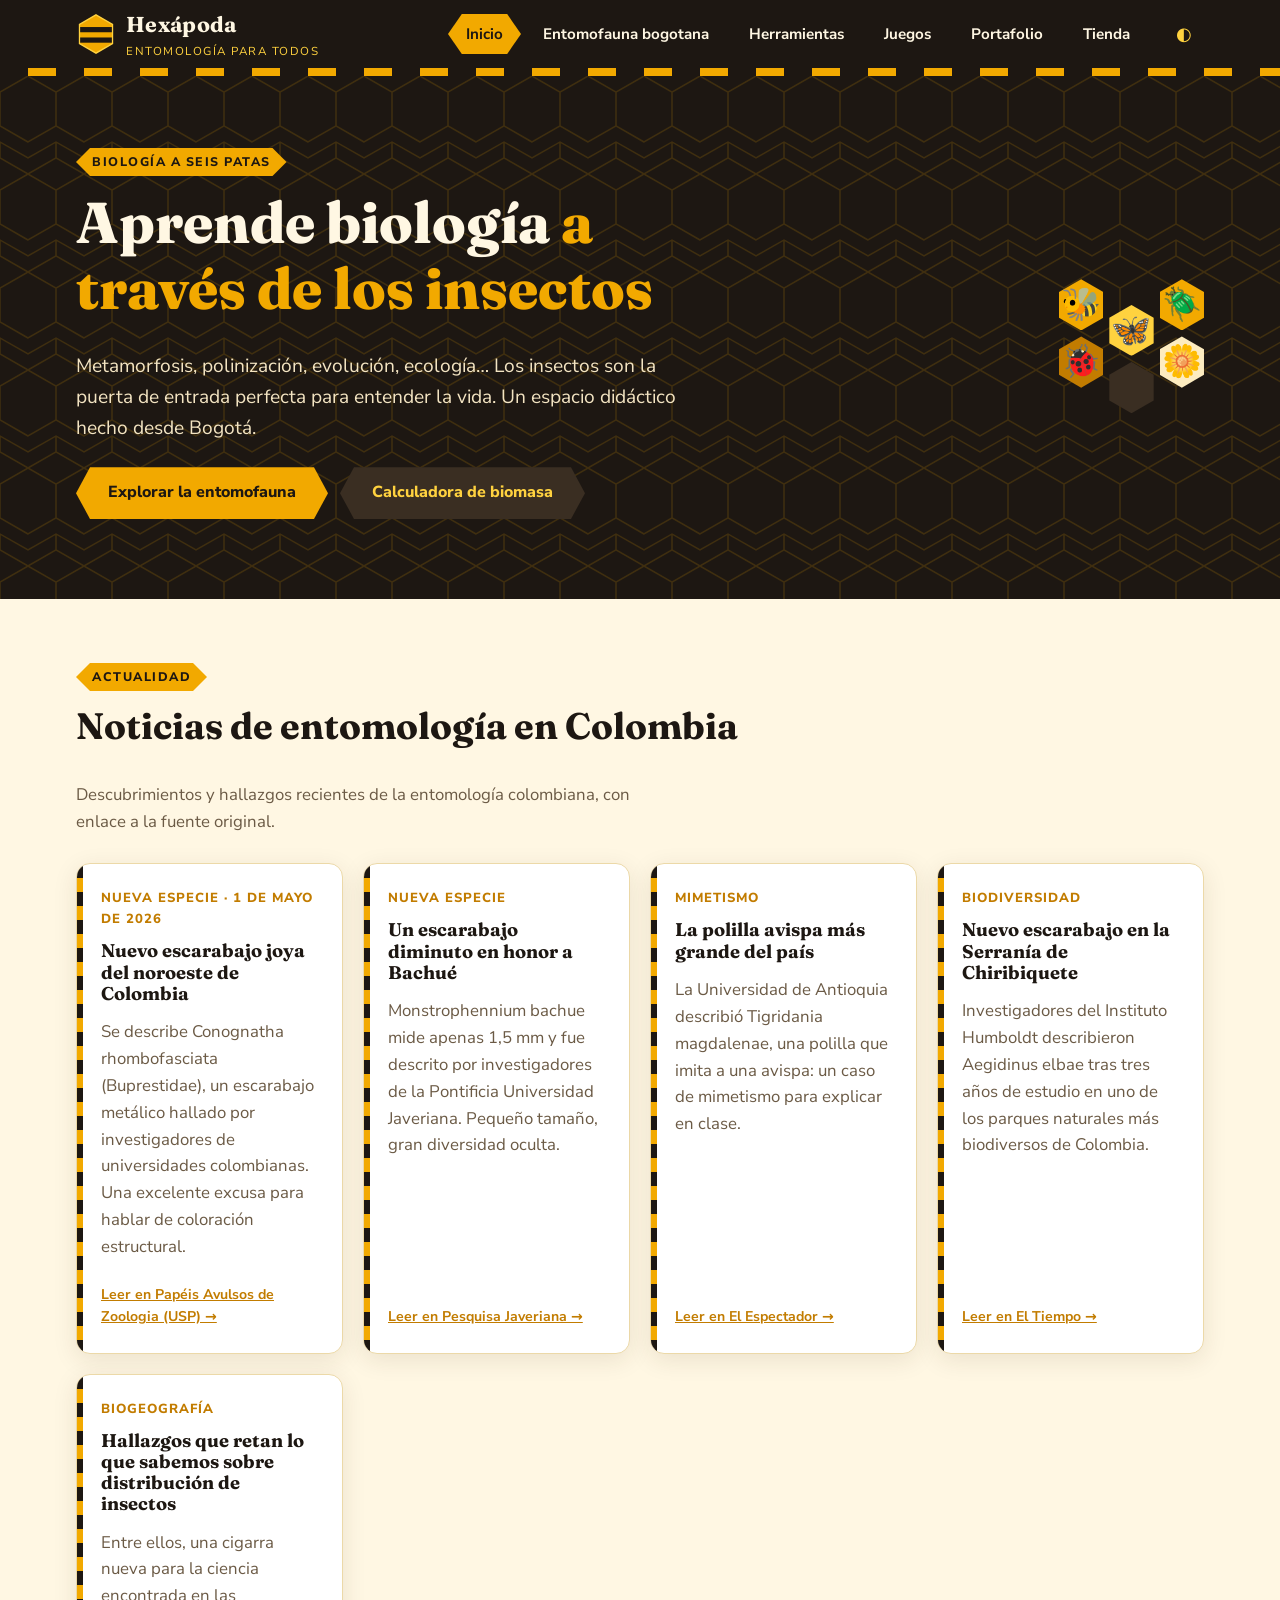
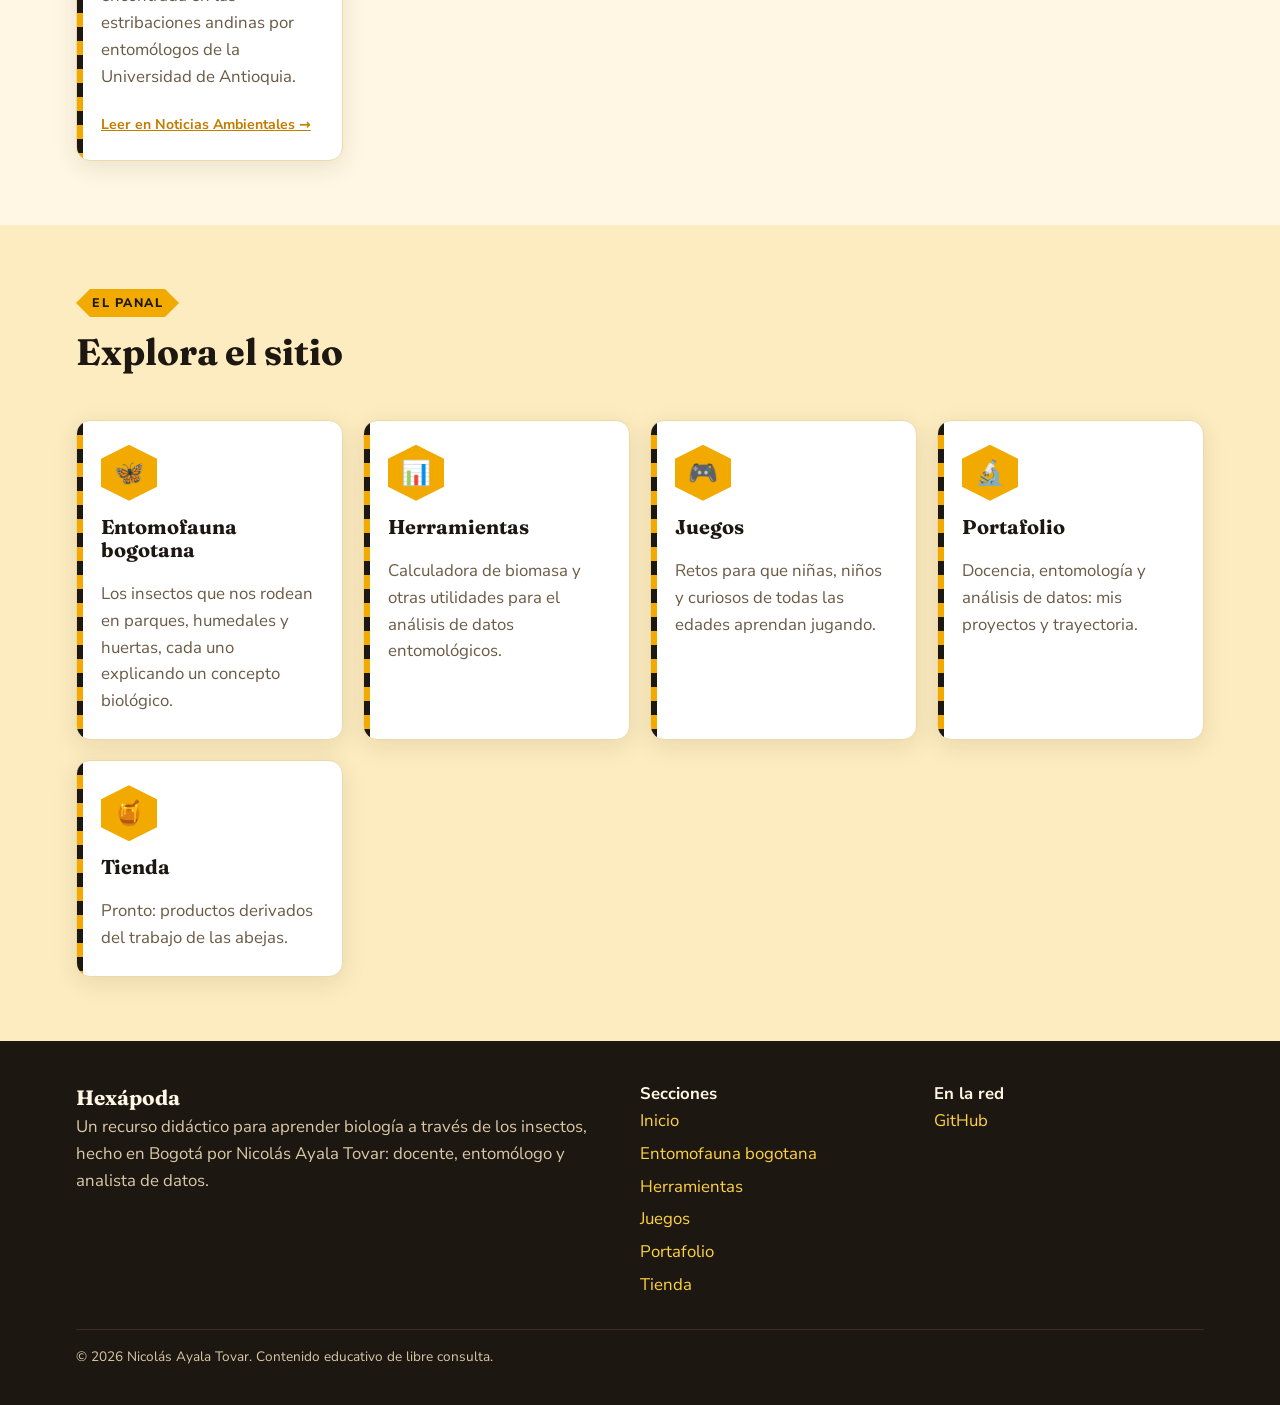
==== web/index.html @ c766d6e1 "Agrega el sitio web Hexápoda con herramientas de biomasa y diversidad Sitio estático (HTML, CSS y JS" ====
<!doctype html>
<html lang="es">
<head>
  <meta charset="utf-8">
  <meta name="viewport" content="width=device-width, initial-scale=1">
  <title>Hexápoda · Entomología para todos</title>
  <meta name="description" content="Recurso didáctico para aprender biología a través de los insectos: noticias de entomología en Colombia, entomofauna bogotana, herramientas y juegos.">
  <link rel="preconnect" href="https://fonts.googleapis.com">
  <link rel="preconnect" href="https://fonts.gstatic.com" crossorigin>
  <link href="https://fonts.googleapis.com/css2?family=Fraunces:opsz,wght@9..144,600;9..144,800&family=Nunito+Sans:wght@400;700;800&display=swap" rel="stylesheet">
  <link rel="stylesheet" href="css/styles.css">
</head>
<body>
  <main>
    <section class="heroe panal-bg">
      <div class="wrap">
        <div>
          <span class="etiqueta">Biología a seis patas</span>
          <h1>Aprende biología <em>a través de los insectos</em></h1>
          <p class="lead">Metamorfosis, polinización, evolución, ecología… Los insectos son la puerta de entrada perfecta para entender la vida. Un espacio didáctico hecho desde Bogotá.</p>
          <div class="acciones">
            <a class="btn" href="entomofauna.html">Explorar la entomofauna</a>
            <a class="btn oscuro" href="herramientas.html" style="box-shadow:none;--b-bg:#3a2e22">Calculadora de biomasa</a>
          </div>
        </div>
        <div class="racimo" aria-hidden="true">
          <div>🐝</div><div>🦋</div><div>🪲</div>
          <div>🐞</div><div></div><div>🌼</div>
        </div>
      </div>
    </section>

    <section>
      <div class="wrap">
        <div class="titulo-seccion">
          <div>
            <span class="etiqueta">Actualidad</span>
            <h2>Noticias de entomología en Colombia</h2>
          </div>
          <p class="muted">Descubrimientos y hallazgos recientes de la entomología colombiana, con enlace a la fuente original.</p>
        </div>
        <div class="grid grid-3" id="noticias"></div>
      </div>
    </section>

    <section class="seccion-alt">
      <div class="wrap">
        <div class="titulo-seccion">
          <div>
            <span class="etiqueta">El panal</span>
            <h2>Explora el sitio</h2>
          </div>
        </div>
        <div class="grid secciones-home">
          <a class="tarjeta seccion-link" href="entomofauna.html">
            <div class="hex-icon">🦋</div>
            <h3>Entomofauna bogotana</h3>
            <p>Los insectos que nos rodean en parques, humedales y huertas, cada uno explicando un concepto biológico.</p>
          </a>
          <a class="tarjeta seccion-link" href="herramientas.html">
            <div class="hex-icon">📊</div>
            <h3>Herramientas</h3>
            <p>Calculadora de biomasa y otras utilidades para el análisis de datos entomológicos.</p>
          </a>
          <a class="tarjeta seccion-link" href="juegos.html">
            <div class="hex-icon">🎮</div>
            <h3>Juegos</h3>
            <p>Retos para que niñas, niños y curiosos de todas las edades aprendan jugando.</p>
          </a>
          <a class="tarjeta seccion-link" href="portafolio.html">
            <div class="hex-icon">🔬</div>
            <h3>Portafolio</h3>
            <p>Docencia, entomología y análisis de datos: mis proyectos y trayectoria.</p>
          </a>
          <a class="tarjeta seccion-link" href="tienda.html">
            <div class="hex-icon">🍯</div>
            <h3>Tienda</h3>
            <p>Pronto: productos derivados del trabajo de las abejas.</p>
          </a>
        </div>
      </div>
    </section>
  </main>

  <script src="js/layout.js"></script>
  <script src="js/datos.js"></script>
  <script>
    const fmt = f => new Date(f + "T12:00:00").toLocaleDateString("es-CO", { day: "numeric", month: "long", year: "numeric" });
    document.getElementById("noticias").innerHTML = NOTICIAS.map(n => `
      <article class="tarjeta noticia">
        <span class="meta">${n.etiqueta}${n.fecha ? " · " + fmt(n.fecha) : ""}</span>
        <h3>${n.titulo}</h3>
        <p>${n.resumen}</p>
        <a class="fuente" href="${n.url}" target="_blank" rel="noopener">Leer en ${n.fuente} →</a>
      </article>`).join("");
  </script>
</body>
</html>
---- web/css/styles.css ----
/* =========================================================
   Hexápoda — sistema de diseño inspirado en las abejas
   Paleta: miel, polen, cera, negro de abeja y ala translúcida
   ========================================================= */

:root {
  --miel: #f2a900;          /* amarillo miel: color principal */
  --miel-osc: #c27c00;      /* miel tostada: hover / acentos */
  --polen: #ffd23f;         /* polen brillante */
  --cera: #fff7e3;          /* cera: fondo claro */
  --cera-2: #fdecc0;        /* panal claro: superficies */
  --abeja: #1d1712;         /* negro de abeja: texto y bandas */
  --abeja-2: #3a2e22;       /* marrón tórax */
  --ala: #e8f1f2;           /* ala translúcida */
  --hoja: #3f7d3a;          /* verde floral (éxito / naturaleza) */
  --alerta: #b3401b;

  --bg: var(--cera);
  --surface: #ffffff;
  --surface-2: var(--cera-2);
  --text: var(--abeja);
  --text-muted: #6b5a45;
  --border: #ecd9a8;
  --accent: var(--miel);
  --accent-ink: var(--abeja);
  --shadow: 0 6px 24px rgba(60, 40, 0, .10);

  --radius: 14px;
  --max: 1160px;
  --font-title: "Fraunces", Georgia, serif;
  --font-body: "Nunito Sans", system-ui, -apple-system, "Segoe UI", sans-serif;

  /* Forma hexagonal reutilizable (alargada para botones) */
  --hex-btn: polygon(14px 0, calc(100% - 14px) 0, 100% 50%, calc(100% - 14px) 100%, 14px 100%, 0 50%);
  --hex: polygon(25% 3%, 75% 3%, 100% 50%, 75% 97%, 25% 97%, 0 50%);
  --hex-v: polygon(50% 0, 100% 25%, 100% 75%, 50% 100%, 0 75%, 0 25%);
}

@media (prefers-color-scheme: dark) {
  :root:not([data-theme="light"]) {
    --bg: #15110d;
    --surface: #211a13;
    --surface-2: #2b2218;
    --text: #fbefd4;
    --text-muted: #c9b58f;
    --border: #3d3123;
    --shadow: 0 6px 24px rgba(0, 0, 0, .4);
  }
}
:root[data-theme="dark"] {
  --bg: #15110d;
  --surface: #211a13;
  --surface-2: #2b2218;
  --text: #fbefd4;
  --text-muted: #c9b58f;
  --border: #3d3123;
  --shadow: 0 6px 24px rgba(0, 0, 0, .4);
}

* { box-sizing: border-box; }
html { scroll-behavior: smooth; }
body {
  margin: 0;
  background: var(--bg);
  color: var(--text);
  font-family: var(--font-body);
  font-size: 1.05rem;
  line-height: 1.6;
}
img { max-width: 100%; display: block; }
a { color: var(--miel-osc); }
:root[data-theme="dark"] a { color: var(--polen); }
@media (prefers-color-scheme: dark) { :root:not([data-theme="light"]) a { color: var(--polen); } }

h1, h2, h3 { font-family: var(--font-title); line-height: 1.15; margin: 0 0 .5em; }
h1 { font-size: clamp(2.1rem, 5vw, 3.6rem); font-weight: 800; }
h2 { font-size: clamp(1.6rem, 3vw, 2.3rem); font-weight: 700; }
h3 { font-size: 1.25rem; }
p { margin: 0 0 1em; }

.wrap { width: 100%; max-width: var(--max); margin: 0 auto; padding: 0 16px; }
.muted { color: var(--text-muted); }
.small { font-size: .9rem; }
.sr-only { position: absolute; width: 1px; height: 1px; overflow: hidden; clip: rect(0 0 0 0); }

/* ---------- Franja de abeja (bandas negro/amarillo) ---------- */
.franja {
  height: 8px;
  background: repeating-linear-gradient(90deg, var(--abeja) 0 28px, var(--miel) 28px 56px);
}

/* ---------- Encabezado ---------- */
.site-header {
  position: sticky; top: 0; z-index: 50;
  background: var(--abeja);
  color: var(--cera);
}
.site-header .wrap { display: flex; align-items: center; gap: 16px; min-height: 68px; }
.marca { display: flex; align-items: center; gap: 10px; color: var(--cera); text-decoration: none; }
.marca svg { width: 40px; height: 40px; flex: none; }
.marca strong { font-family: var(--font-title); font-size: 1.35rem; letter-spacing: .3px; }
.marca span { display: block; white-space: nowrap; font-size: .72rem; color: var(--polen); text-transform: uppercase; letter-spacing: 1.5px; }

.nav { margin-left: auto; display: flex; gap: 4px; flex-wrap: wrap; }
.nav a {
  color: var(--cera); text-decoration: none; font-weight: 700; font-size: .95rem;
  padding: 8px 18px; clip-path: var(--hex-btn);
  transition: background .2s, color .2s;
}
.nav a:hover { background: var(--abeja-2); }
.nav a[aria-current="page"] { background: var(--miel); color: var(--abeja); }

.menu-btn {
  display: none; margin-left: auto; background: var(--miel); color: var(--abeja);
  border: 0; font-weight: 800; padding: 10px 20px; clip-path: var(--hex-btn); cursor: pointer;
}
.tema-btn {
  background: transparent; border: 0; color: var(--polen); cursor: pointer;
  width: 40px; height: 40px; font-size: 1.1rem; clip-path: var(--hex); flex: none;
}
.tema-btn:hover { background: var(--abeja-2); }

@media (max-width: 1100px) {
  .menu-btn { display: inline-block; }
  .nav {
    display: none; position: absolute; top: 68px; left: 0; right: 0;
    background: var(--abeja); flex-direction: column; padding: 8px 16px 16px;
  }
  .nav.abierto { display: flex; }
  .nav a { clip-path: none; border-radius: 8px; }
}

/* ---------- Botones hexagonales ---------- */
.btn {
  --b-bg: var(--miel); --b-fg: var(--abeja);
  display: inline-flex; align-items: center; justify-content: center; gap: 8px;
  background: var(--b-bg); color: var(--b-fg) !important;
  font-family: var(--font-body); font-weight: 800; font-size: 1rem;
  text-decoration: none; border: 0; cursor: pointer;
  padding: 13px 32px; min-height: 48px;
  clip-path: var(--hex-btn);
  transition: transform .15s, background .2s, filter .2s;
}
.btn:hover { background: var(--polen); transform: translateY(-2px); }
.btn:active { transform: translateY(0); }
.btn:focus-visible { outline: none; filter: drop-shadow(0 0 0 var(--abeja)) drop-shadow(0 0 3px var(--miel-osc)); background: var(--polen); }
.btn.oscuro { --b-bg: var(--abeja); --b-fg: var(--polen); }
.btn.oscuro:hover { background: var(--abeja-2); }
.btn.contorno { --b-bg: var(--abeja); --b-fg: var(--cera); position: relative; }
.btn.chico { padding: 8px 22px; min-height: 38px; font-size: .9rem; }
.btn[disabled] { opacity: .5; cursor: not-allowed; transform: none; }

/* Botón hexágono regular (icono) */
.hex-icon {
  width: 56px; height: 56px; display: grid; place-items: center;
  background: var(--miel); color: var(--abeja); clip-path: var(--hex-v);
  font-size: 1.5rem; flex: none;
}

/* ---------- Héroe con panal ---------- */
.panal-bg {
  background-color: var(--abeja);
  background-image: url("data:image/svg+xml,%3Csvg xmlns='http://www.w3.org/2000/svg' width='56' height='98' viewBox='0 0 56 98'%3E%3Cpath d='M28 66L0 50V16L28 0l28 16v34L28 66zm0 32L0 82V66l28 16 28-16v16L28 98z' fill='none' stroke='%23f2a900' stroke-opacity='.16' stroke-width='1.5'/%3E%3C/svg%3E");
  color: var(--cera);
}
.heroe { padding: 72px 0 80px; position: relative; overflow: hidden; }
.heroe .wrap { display: grid; grid-template-columns: 1.3fr 1fr; gap: 40px; align-items: center; }
.heroe h1 em { font-style: normal; color: var(--miel); }
.heroe p.lead { font-size: 1.2rem; color: #f3e4c2; max-width: 56ch; }
.heroe .acciones { display: flex; gap: 12px; flex-wrap: wrap; margin-top: 24px; }
.heroe-mini { padding: 48px 0 52px; }
.heroe-mini .wrap { display: block; }
.etiqueta {
  display: inline-block; background: var(--miel); color: var(--abeja); font-weight: 800;
  font-size: .78rem; letter-spacing: 1.5px; text-transform: uppercase;
  padding: 4px 16px; clip-path: var(--hex-btn); margin-bottom: 14px;
}

/* Racimo de hexágonos decorativo */
.racimo { display: grid; grid-template-columns: repeat(3, 1fr); gap: 6px; max-width: 360px; margin-left: auto; }
.racimo div {
  aspect-ratio: 1 / 1.1547; clip-path: var(--hex-v);
  background: var(--miel); display: grid; place-items: center; font-size: 2rem;
}
.racimo div:nth-child(3n+2) { transform: translateY(50%); }
.racimo div:nth-child(2) { background: var(--polen); }
.racimo div:nth-child(4) { background: var(--miel-osc); }
.racimo div:nth-child(6) { background: var(--cera-2); }
.racimo div:nth-child(5) { background: var(--abeja-2); }

@media (max-width: 760px) {
  .heroe .wrap { grid-template-columns: 1fr; }
  .racimo { max-width: 240px; margin: 0 auto 30px; }
}

/* ---------- Secciones ---------- */
section { padding: 64px 0; }
.seccion-alt { background: var(--surface-2); }
.titulo-seccion { display: flex; align-items: end; justify-content: space-between; gap: 16px; flex-wrap: wrap; margin-bottom: 28px; }
.titulo-seccion p { margin: 0; max-width: 60ch; }

.grid { display: grid; gap: 20px; }
.grid-2 { grid-template-columns: repeat(auto-fit, minmax(300px, 1fr)); }
.grid-3 { grid-template-columns: repeat(auto-fit, minmax(260px, 1fr)); }

.tarjeta {
  background: var(--surface); border: 1px solid var(--border); border-radius: var(--radius);
  padding: 24px; box-shadow: var(--shadow); position: relative; overflow: hidden;
}
.tarjeta::before {
  content: ""; position: absolute; left: 0; top: 0; bottom: 0; width: 6px;
  background: repeating-linear-gradient(180deg, var(--abeja) 0 14px, var(--miel) 14px 28px);
}
.tarjeta h3 { margin-top: 4px; }
.tarjeta .meta { font-size: .82rem; text-transform: uppercase; letter-spacing: 1px; color: var(--miel-osc); font-weight: 800; }
:root[data-theme="dark"] .tarjeta .meta { color: var(--polen); }
@media (prefers-color-scheme: dark) { :root:not([data-theme="light"]) .tarjeta .meta { color: var(--polen); } }

/* Tarjetas de sección (home) */
.secciones-home { grid-template-columns: repeat(auto-fit, minmax(240px, 1fr)); }
.seccion-link { text-decoration: none; color: inherit; display: flex; flex-direction: column; gap: 10px; transition: transform .2s; }
.seccion-link:hover { transform: translateY(-4px); }
.seccion-link p { color: var(--text-muted); margin: 0; }

/* ---------- Noticias ---------- */
.noticia { display: flex; flex-direction: column; gap: 6px; }
.noticia h3 { font-size: 1.15rem; }
.noticia p { color: var(--text-muted); flex: 1; }
.noticia .fuente { font-size: .88rem; font-weight: 700; }

/* ---------- Fichas de especies ---------- */
.filtros { display: flex; gap: 8px; flex-wrap: wrap; margin-bottom: 24px; }
.filtro {
  background: var(--surface); color: var(--text); border: 0; font-weight: 700; cursor: pointer;
  padding: 9px 24px; clip-path: var(--hex-btn); font-family: var(--font-body); font-size: .92rem;
  box-shadow: inset 0 0 0 2px var(--border);
}
.filtro[aria-pressed="true"] { background: var(--miel); color: var(--abeja); }

.ficha { display: flex; flex-direction: column; gap: 8px; }
.ficha .ficha-top { display: flex; gap: 14px; align-items: center; }
.ficha .nombre-cientifico { font-style: italic; color: var(--text-muted); margin: 0; }
.ficha .concepto {
  margin-top: 6px; background: var(--surface-2); border-radius: 10px; padding: 12px 14px; font-size: .95rem;
}
.ficha .concepto strong { color: var(--miel-osc); }
:root[data-theme="dark"] .ficha .concepto strong { color: var(--polen); }
@media (prefers-color-scheme: dark) { :root:not([data-theme="light"]) .ficha .concepto strong { color: var(--polen); } }
.chips { display: flex; gap: 6px; flex-wrap: wrap; }
.chip { font-size: .75rem; font-weight: 800; padding: 3px 12px; background: var(--abeja); color: var(--polen); clip-path: var(--hex-btn); }

/* ---------- Herramientas / calculadora ---------- */
.calc { display: grid; grid-template-columns: 1fr 1.4fr; gap: 24px; align-items: start; }
@media (max-width: 860px) { .calc { grid-template-columns: 1fr; } }
.formula {
  font-family: var(--font-title); font-size: 1.5rem; text-align: center; padding: 18px;
  background: var(--abeja); color: var(--polen); border-radius: var(--radius); margin: 12px 0 18px;
}
label { font-weight: 700; display: block; margin-bottom: 4px; }
input[type="number"], input[type="text"], textarea, select {
  width: 100%; font: inherit; padding: 10px 12px; border-radius: 10px;
  border: 2px solid var(--border); background: var(--surface); color: var(--text);
}
input:focus, textarea:focus, select:focus { outline: none; border-color: var(--miel); }
.campos { display: grid; grid-template-columns: 1fr 1fr; gap: 12px; margin-bottom: 16px; }
.resultado {
  display: flex; align-items: center; gap: 16px; margin-top: 18px; padding: 16px;
  background: var(--surface-2); border-radius: var(--radius);
}
.resultado .valor { font-family: var(--font-title); font-size: 2rem; font-weight: 800; }

.tabla-wrap { overflow-x: auto; border: 1px solid var(--border); border-radius: var(--radius); background: var(--surface); }
table { width: 100%; border-collapse: collapse; font-size: .95rem; }
th, td { padding: 8px 10px; text-align: left; border-bottom: 1px solid var(--border); white-space: nowrap; }
th { background: var(--abeja); color: var(--polen); font-weight: 800; position: sticky; top: 0; }
td input { min-width: 64px; max-width: 110px; padding: 6px 8px; border-width: 1px; }
td.num, th.num { text-align: right; font-variant-numeric: tabular-nums; }
.barra { height: 10px; background: var(--miel); clip-path: polygon(0 0, calc(100% - 5px) 0, 100% 50%, calc(100% - 5px) 100%, 0 100%); min-width: 2px; }
.quitar { background: none; border: 0; color: var(--alerta); font-size: 1.2rem; cursor: pointer; }
.acciones-tabla { display: flex; gap: 10px; flex-wrap: wrap; margin: 14px 0; }
.nota { border-left: 6px solid var(--miel); background: var(--surface-2); padding: 12px 16px; border-radius: 0 10px 10px 0; font-size: .95rem; }

/* ---------- Juegos ---------- */
.juego { max-width: 720px; margin: 0 auto; text-align: center; }
.juego .pregunta { font-family: var(--font-title); font-size: 1.6rem; margin: 10px 0 22px; }
.juego .emoji-grande { font-size: 5rem; line-height: 1; }
.opciones { display: grid; grid-template-columns: repeat(auto-fit, minmax(200px, 1fr)); gap: 12px; }
.opciones .btn { width: 100%; }
.opciones .btn.correcta { background: var(--hoja); color: #fff !important; }
.opciones .btn.incorrecta { background: var(--alerta); color: #fff !important; }
.marcador { display: flex; justify-content: center; gap: 8px; margin-bottom: 14px; }
.marcador span { width: 22px; height: 25px; clip-path: var(--hex-v); background: var(--border); }
.marcador span.ok { background: var(--miel); }
.marcador span.mal { background: var(--abeja-2); }
.explicacion { min-height: 3.2em; margin-top: 18px; }

/* ---------- Portafolio ---------- */
.perfil { display: grid; grid-template-columns: 220px 1fr; gap: 36px; align-items: center; }
.foto-hex {
  width: 220px; aspect-ratio: 1 / 1.1547; clip-path: var(--hex-v);
  background: linear-gradient(135deg, var(--miel), var(--miel-osc));
  display: grid; place-items: center; font-family: var(--font-title); font-size: 4rem; color: var(--abeja); font-weight: 800;
}
@media (max-width: 700px) { .perfil { grid-template-columns: 1fr; justify-items: center; text-align: center; } }
.roles { display: flex; gap: 10px; flex-wrap: wrap; margin: 12px 0; }
@media (max-width: 700px) { .roles { justify-content: center; } }
.proyecto img { border-radius: 10px; background: #fff; aspect-ratio: 16/9; object-fit: contain; margin-bottom: 12px; }

/* ---------- Tienda ---------- */
.producto { text-align: center; display: flex; flex-direction: column; align-items: center; gap: 8px; }
.producto .hex-icon { width: 96px; height: 96px; font-size: 2.6rem; margin-bottom: 4px; }
.producto p { color: var(--text-muted); flex: 1; }
.aviso-tienda { display: flex; gap: 12px; flex-wrap: wrap; justify-content: center; margin-top: 18px; }

/* ---------- Pie ---------- */
.site-footer { background: var(--abeja); color: #d9c9a6; padding: 40px 0 24px; margin-top: 0; }
.site-footer .wrap { display: grid; grid-template-columns: 2fr 1fr 1fr; gap: 24px; }
.site-footer a { color: var(--polen); text-decoration: none; }
.site-footer a:hover { text-decoration: underline; }
.site-footer ul { list-style: none; padding: 0; margin: 0; }
.site-footer li { margin-bottom: 6px; }
.site-footer .legal { grid-column: 1 / -1; border-top: 1px solid #3a2e22; padding-top: 16px; font-size: .85rem; }
@media (max-width: 700px) { .site-footer .wrap { grid-template-columns: 1fr; } }

@media (prefers-reduced-motion: reduce) {
  * { transition: none !important; scroll-behavior: auto !important; }
}

/* Encabezado compacto en teléfonos */
@media (max-width: 480px) {
  .marca span { display: none; }
  .site-header .wrap { gap: 8px; }
  .menu-btn { padding: 10px 16px; }
}

/* ---------- Importador de datos (pegar / subir .csv) ---------- */
.importador { margin-top: 18px; border-top: 2px dashed var(--border); padding-top: 16px; }
.pestanas { display: flex; gap: 6px; flex-wrap: wrap; margin-bottom: 12px; }
.pestana {
  font: inherit; font-weight: 800; font-size: .92rem; cursor: pointer; border: 0;
  padding: 9px 24px; clip-path: var(--hex-btn);
  background: var(--surface-2); color: var(--text);
}
.pestana[aria-selected="true"] { background: var(--miel); color: var(--abeja); }
.panel textarea { font-family: ui-monospace, Consolas, monospace; font-size: .88rem; margin: 6px 0 10px; }
.zona-archivo {
  display: flex; align-items: center; gap: 14px; cursor: pointer; font-weight: 400;
  padding: 18px; border: 2px dashed var(--miel); border-radius: var(--radius); background: var(--surface-2);
  transition: background .2s;
}
.zona-archivo:hover, .zona-archivo.encima { background: var(--cera-2); }
:root[data-theme="dark"] .zona-archivo.encima { background: var(--abeja-2); }
.estado { min-height: 1.4em; margin: 10px 0 0; font-weight: 700; }
.estado.ok { color: var(--hoja); }
.estado.error { color: var(--alerta); }
.guia { margin-top: 10px; background: var(--surface-2); border-radius: var(--radius); padding: 12px 16px; }
.guia summary { cursor: pointer; font-weight: 800; }
.guia ul { padding-left: 20px; margin: 10px 0; }
.guia .ejemplo th { position: static; }
.guia .ejemplo td, .guia .ejemplo th { padding: 5px 10px; }
.csv-crudo {
  background: var(--abeja); color: var(--polen); padding: 10px 14px; border-radius: 10px;
  overflow-x: auto; margin: 10px 0 0; font-family: ui-monospace, Consolas, monospace;
}

/* ---------- Números de Hill ---------- */
.hill-q { display: grid; grid-template-columns: repeat(auto-fit, minmax(200px, 1fr)); gap: 12px; margin: 14px 0; }
.hill-q > div { background: var(--surface-2); border-radius: var(--radius); padding: 14px; }
.hill-q .q { font-family: var(--font-title); font-size: 1.3rem; font-weight: 800; }
.hill-q .f { font-family: var(--font-title); color: var(--miel-osc); margin: 4px 0; }
:root[data-theme="dark"] .hill-q .f { color: var(--polen); }
@media (prefers-color-scheme: dark) { :root:not([data-theme="light"]) .hill-q .f { color: var(--polen); } }
.celda-hill { display: flex; flex-direction: column; align-items: flex-end; gap: 3px; min-width: 90px; }
.celda-hill .barra { align-self: stretch; }
.barra.q1 { background: var(--miel-osc); }
.barra.q2 { background: var(--abeja-2); }
:root[data-theme="dark"] .barra.q2 { background: var(--polen); }
@media (prefers-color-scheme: dark) { :root:not([data-theme="light"]) .barra.q2 { background: var(--polen); } }
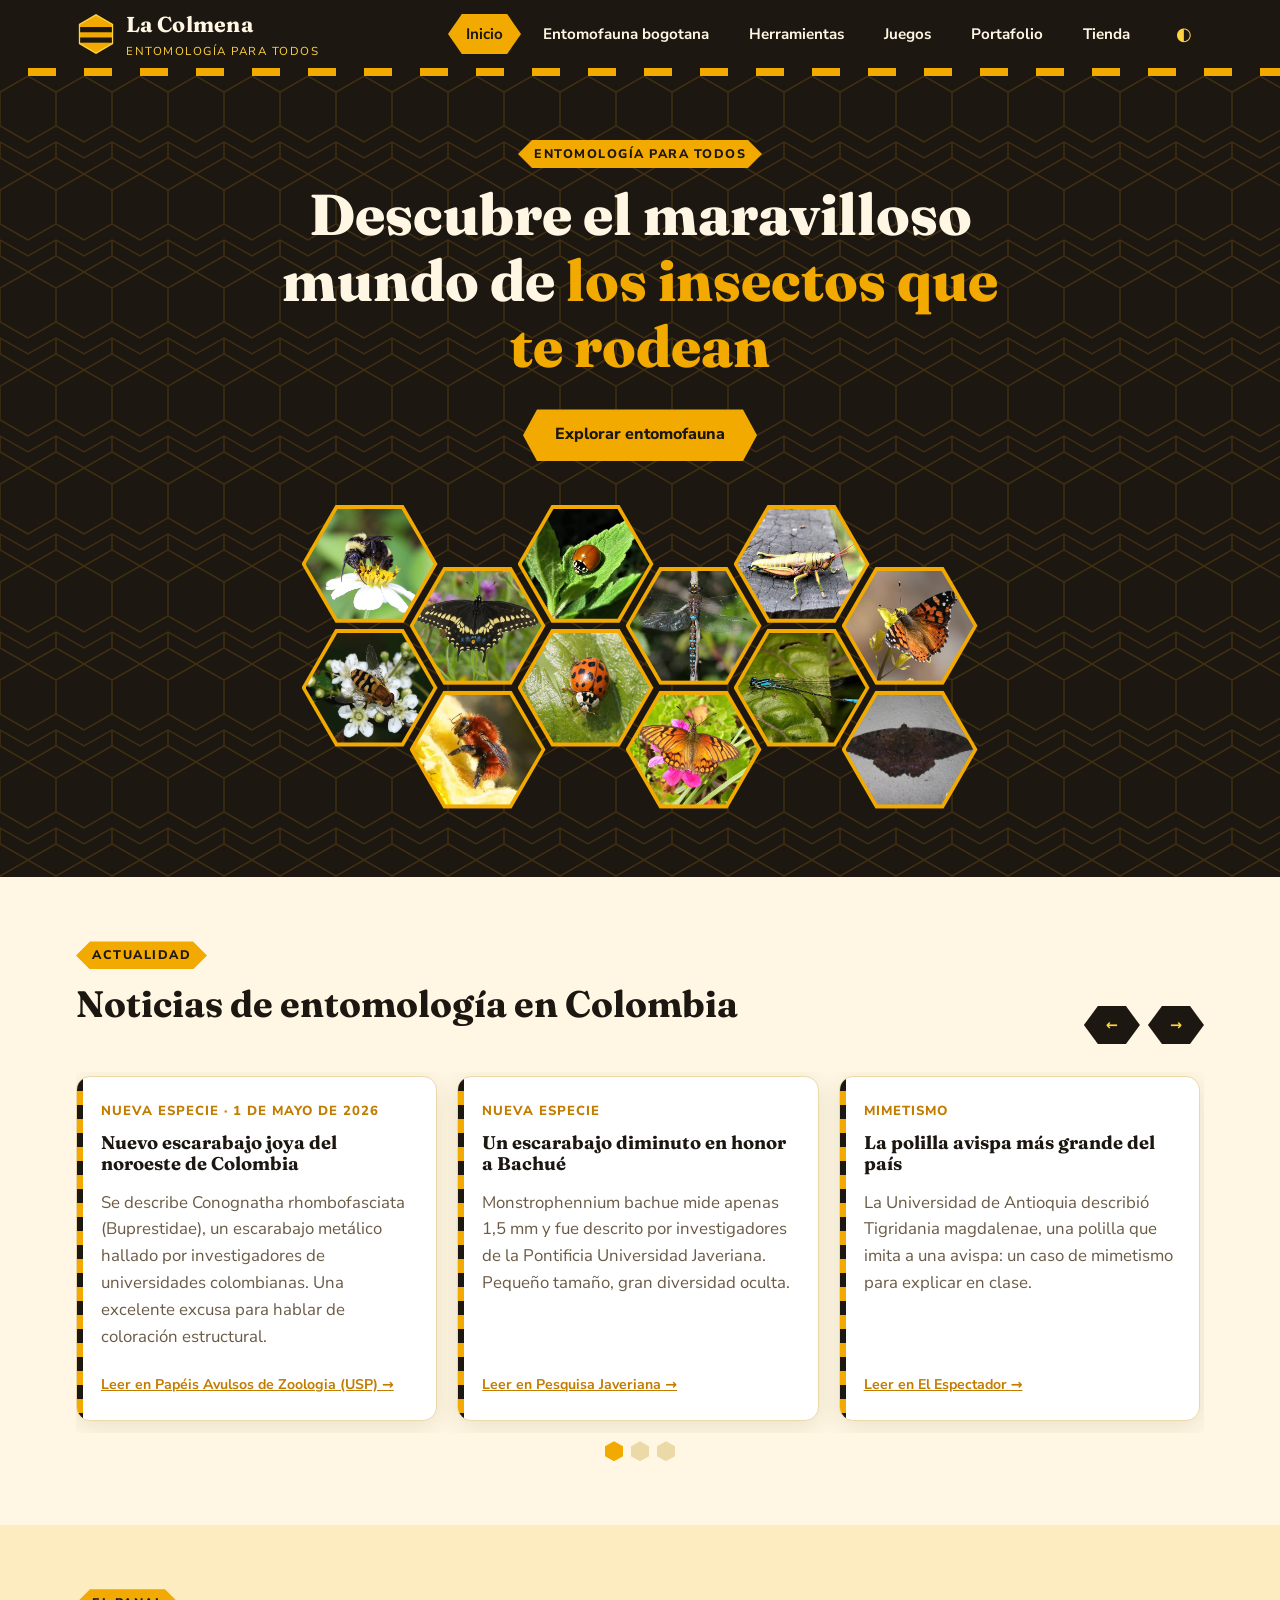
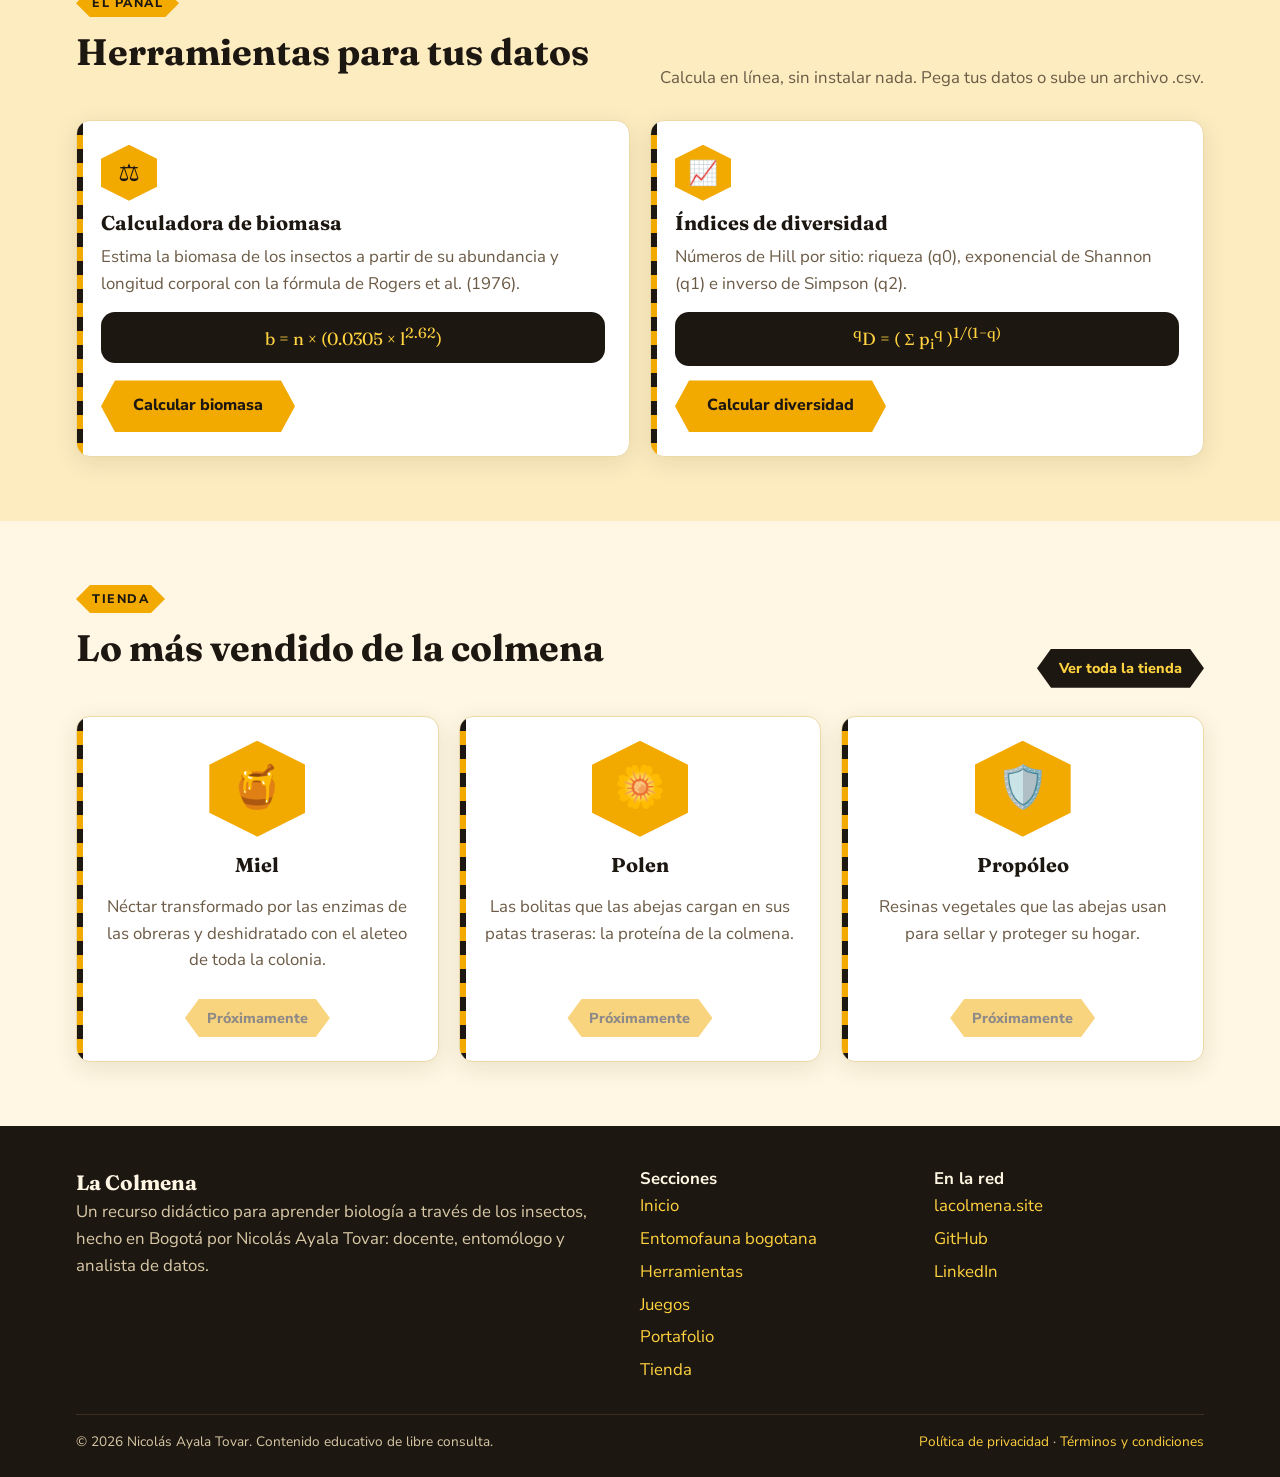
==== commit 9edf5c7b: "Renombra el sitio a La Colmena y amplía entomofauna, inicio y portafolio - Nombre del sitio: La Colm" ====
--- a/web/index.html
+++ b/web/index.html
@@ -1,98 +1,188 @@
 <!doctype html>
-<html lang="es">
+<html lang="es-CO">
 <head>
   <meta charset="utf-8">
   <meta name="viewport" content="width=device-width, initial-scale=1">
-  <title>Hexápoda · Entomología para todos</title>
-  <meta name="description" content="Recurso didáctico para aprender biología a través de los insectos: noticias de entomología en Colombia, entomofauna bogotana, herramientas y juegos.">
+  <title>La Colmena · Entomología para todos</title>
+  <meta name="description" content="Descubre el maravilloso mundo de los insectos que te rodean: insectos de Bogotá, noticias de entomología en Colombia, herramientas de análisis de datos y productos de la colmena.">
+  <meta name="author" content="Nicolás Ayala Tovar">
+  <link rel="canonical" href="https://lacolmena.site/">
+  <meta property="og:type" content="website">
+  <meta property="og:site_name" content="La Colmena">
+  <meta property="og:locale" content="es_CO">
+  <meta property="og:title" content="La Colmena · Entomología para todos">
+  <meta property="og:description" content="Descubre el maravilloso mundo de los insectos que te rodean.">
+  <meta property="og:url" content="https://lacolmena.site/">
+  <meta property="og:image" content="https://lacolmena.site/img/Bombus%20atratus.jpeg">
+  <meta name="twitter:card" content="summary_large_image">
   <link rel="preconnect" href="https://fonts.googleapis.com">
   <link rel="preconnect" href="https://fonts.gstatic.com" crossorigin>
   <link href="https://fonts.googleapis.com/css2?family=Fraunces:opsz,wght@9..144,600;9..144,800&family=Nunito+Sans:wght@400;700;800&display=swap" rel="stylesheet">
   <link rel="stylesheet" href="css/styles.css">
+  <link rel="icon" href="img/favicon.svg" type="image/svg+xml">
+  <script type="application/ld+json">
+  { "@context": "https://schema.org", "@type": "WebSite", "name": "La Colmena", "alternateName": "La Colmena · Entomología para todos",
+    "url": "https://lacolmena.site/", "inLanguage": "es-CO", "author": { "@type": "Person", "name": "Nicolás Ayala Tovar" } }
+  </script>
 </head>
 <body>
   <main>
-    <section class="heroe panal-bg">
+    <section class="heroe heroe-inicio panal-bg">
       <div class="wrap">
-        <div>
-          <span class="etiqueta">Biología a seis patas</span>
-          <h1>Aprende biología <em>a través de los insectos</em></h1>
-          <p class="lead">Metamorfosis, polinización, evolución, ecología… Los insectos son la puerta de entrada perfecta para entender la vida. Un espacio didáctico hecho desde Bogotá.</p>
-          <div class="acciones">
-            <a class="btn" href="entomofauna.html">Explorar la entomofauna</a>
-            <a class="btn oscuro" href="herramientas.html" style="box-shadow:none;--b-bg:#3a2e22">Calculadora de biomasa</a>
+        <span class="etiqueta">Entomología para todos</span>
+        <h1>Descubre el maravilloso mundo de <em>los insectos que te rodean</em></h1>
+        <div class="acciones">
+          <a class="btn" href="entomofauna.html">Explorar entomofauna</a>
+        </div>
+        <nav class="collage" id="collage" aria-label="Algunos insectos de Bogotá"></nav>
+      </div>
+    </section>
+
+    <section aria-labelledby="titulo-noticias">
+      <div class="wrap">
+        <div class="titulo-seccion">
+          <div>
+            <span class="etiqueta">Actualidad</span>
+            <h2 id="titulo-noticias">Noticias de entomología en Colombia</h2>
+          </div>
+          <div class="carrusel-controles">
+            <button class="btn chico oscuro" data-dir="-1" aria-label="Noticia anterior">←</button>
+            <button class="btn chico oscuro" data-dir="1" aria-label="Noticia siguiente">→</button>
           </div>
         </div>
-        <div class="racimo" aria-hidden="true">
-          <div>🐝</div><div>🦋</div><div>🪲</div>
-          <div>🐞</div><div></div><div>🌼</div>
+        <div class="carrusel" id="carrusel" aria-roledescription="carrusel">
+          <div class="carrusel-pista" id="noticias" tabindex="0" aria-live="polite"></div>
+          <div class="carrusel-puntos" id="puntos" role="tablist" aria-label="Elegir noticia"></div>
         </div>
       </div>
     </section>
 
-    <section>
-      <div class="wrap">
-        <div class="titulo-seccion">
-          <div>
-            <span class="etiqueta">Actualidad</span>
-            <h2>Noticias de entomología en Colombia</h2>
-          </div>
-          <p class="muted">Descubrimientos y hallazgos recientes de la entomología colombiana, con enlace a la fuente original.</p>
-        </div>
-        <div class="grid grid-3" id="noticias"></div>
-      </div>
-    </section>
-
-    <section class="seccion-alt">
+    <section class="seccion-alt" aria-labelledby="titulo-herramientas">
       <div class="wrap">
         <div class="titulo-seccion">
           <div>
             <span class="etiqueta">El panal</span>
-            <h2>Explora el sitio</h2>
+            <h2 id="titulo-herramientas">Herramientas para tus datos</h2>
           </div>
+          <p class="muted">Calcula en línea, sin instalar nada. Pega tus datos o sube un archivo .csv.</p>
         </div>
-        <div class="grid secciones-home">
-          <a class="tarjeta seccion-link" href="entomofauna.html">
-            <div class="hex-icon">🦋</div>
-            <h3>Entomofauna bogotana</h3>
-            <p>Los insectos que nos rodean en parques, humedales y huertas, cada uno explicando un concepto biológico.</p>
-          </a>
-          <a class="tarjeta seccion-link" href="herramientas.html">
-            <div class="hex-icon">📊</div>
-            <h3>Herramientas</h3>
-            <p>Calculadora de biomasa y otras utilidades para el análisis de datos entomológicos.</p>
-          </a>
-          <a class="tarjeta seccion-link" href="juegos.html">
-            <div class="hex-icon">🎮</div>
-            <h3>Juegos</h3>
-            <p>Retos para que niñas, niños y curiosos de todas las edades aprendan jugando.</p>
-          </a>
-          <a class="tarjeta seccion-link" href="portafolio.html">
-            <div class="hex-icon">🔬</div>
-            <h3>Portafolio</h3>
-            <p>Docencia, entomología y análisis de datos: mis proyectos y trayectoria.</p>
-          </a>
-          <a class="tarjeta seccion-link" href="tienda.html">
-            <div class="hex-icon">🍯</div>
-            <h3>Tienda</h3>
-            <p>Pronto: productos derivados del trabajo de las abejas.</p>
-          </a>
+        <div class="grid grid-2">
+          <article class="tarjeta herramienta">
+            <div class="hex-icon" aria-hidden="true">⚖️</div>
+            <h3>Calculadora de biomasa</h3>
+            <p class="muted">Estima la biomasa de los insectos a partir de su abundancia y longitud corporal con la fórmula de Rogers et al. (1976).</p>
+            <div class="formula formula-chica">b = n × (0.0305 × l<sup>2.62</sup>)</div>
+            <a class="btn" href="herramientas.html#biomasa">Calcular biomasa</a>
+          </article>
+          <article class="tarjeta herramienta">
+            <div class="hex-icon" aria-hidden="true">📈</div>
+            <h3>Índices de diversidad</h3>
+            <p class="muted">Números de Hill por sitio: riqueza (q0), exponencial de Shannon (q1) e inverso de Simpson (q2).</p>
+            <div class="formula formula-chica"><sup>q</sup>D = ( Σ p<sub>i</sub><sup>q</sup> )<sup>1/(1−q)</sup></div>
+            <a class="btn" href="herramientas.html#diversidad">Calcular diversidad</a>
+          </article>
         </div>
+      </div>
+    </section>
+
+    <section aria-labelledby="titulo-tienda">
+      <div class="wrap">
+        <div class="titulo-seccion">
+          <div>
+            <span class="etiqueta">Tienda</span>
+            <h2 id="titulo-tienda">Lo más vendido de la colmena</h2>
+          </div>
+          <a class="btn oscuro chico" href="tienda.html">Ver toda la tienda</a>
+        </div>
+        <div class="grid grid-3" id="mas-vendidos"></div>
       </div>
     </section>
   </main>
 
   <script src="js/layout.js"></script>
   <script src="js/datos.js"></script>
+  <script src="js/especies.js"></script>
+  <script src="js/productos.js"></script>
   <script>
-    const fmt = f => new Date(f + "T12:00:00").toLocaleDateString("es-CO", { day: "numeric", month: "long", year: "numeric" });
-    document.getElementById("noticias").innerHTML = NOTICIAS.map(n => `
-      <article class="tarjeta noticia">
-        <span class="meta">${n.etiqueta}${n.fecha ? " · " + fmt(n.fecha) : ""}</span>
-        <h3>${n.titulo}</h3>
-        <p>${n.resumen}</p>
-        <a class="fuente" href="${n.url}" target="_blank" rel="noopener">Leer en ${n.fuente} →</a>
-      </article>`).join("");
+    // ---------- Collage de hexágonos ----------
+    (function () {
+      const slug = s => s.toLowerCase().normalize("NFD").replace(/[̀-ͯ]/g, "").replace(/[^a-z0-9]+/g, "-").replace(/(^-|-$)/g, "");
+      // Elige qué especies aparecen (por nombre científico). Cambia esta lista cuando quieras.
+      const ELEGIDAS = ["Bombus atratus", "Papilio polyxenes americus", "Cycloneda sanguinea", "Rhionaeschna marchali",
+        "Agesander ruficornis", "Vanessa carye", "Syrphus sp.", "Bombus rubicundus", "Harmonia axyridis",
+        "Dione glycera", "Mesamphiagrion laterale", "Ascalapha odorata"];
+      const lista = ELEGIDAS.map(c => ESPECIES.find(e => e.cientifico === c)).filter(Boolean);
+      document.getElementById("collage").innerHTML = lista.map(e => `
+        <a class="celda" href="entomofauna.html#${slug(e.cientifico)}" title="${e.nombre} (${e.cientifico})">
+          <img src="${encodeURI(e.foto)}" alt="${e.nombre}, ${e.cientifico}" loading="lazy" decoding="async">
+        </a>`).join("");
+    })();
+
+    // ---------- Carrusel de noticias ----------
+    (function () {
+      const fmt = f => new Date(f + "T12:00:00").toLocaleDateString("es-CO", { day: "numeric", month: "long", year: "numeric" });
+      const pista = document.getElementById("noticias");
+      const puntos = document.getElementById("puntos");
+      pista.innerHTML = NOTICIAS.map((n, i) => `
+        <article class="tarjeta noticia diapositiva" aria-roledescription="diapositiva" aria-label="${i + 1} de ${NOTICIAS.length}">
+          <span class="meta">${n.etiqueta}${n.fecha ? " · " + fmt(n.fecha) : ""}</span>
+          <h3>${n.titulo}</h3>
+          <p>${n.resumen}</p>
+          <a class="fuente" href="${n.url}" target="_blank" rel="noopener">Leer en ${n.fuente} →</a>
+        </article>`).join("");
+      const slides = [...pista.children];
+      const pos = i => slides[i].offsetLeft - slides[0].offsetLeft;            // desplazamiento de cada noticia
+      const maxScroll = () => pista.scrollWidth - pista.clientWidth;
+      // Última posición alcanzable (cuando se ven varias noticias a la vez, el final llega antes)
+      const ultimo = () => { const i = slides.findIndex((_, j) => pos(j) >= maxScroll() - 8); return i < 0 ? slides.length - 1 : i; };
+      let idx = 0;
+
+      function pintarPuntos() {
+        puntos.innerHTML = Array.from({ length: ultimo() + 1 }, (_, i) =>
+          `<button role="tab" aria-label="Ir a la posición ${i + 1}" data-i="${i}" aria-selected="${i === idx}"></button>`).join("");
+      }
+      function ir(i) {
+        idx = Math.max(0, Math.min(i, ultimo()));
+        animando = Date.now() + 1000;
+        pista.scrollTo({ left: pos(idx), behavior: "smooth" });
+        puntos.querySelectorAll("button").forEach((b, j) => b.setAttribute("aria-selected", j === idx));
+      }
+      // Avanza o retrocede; al llegar a un extremo, da la vuelta
+      const paso = dir => ir(idx + dir > ultimo() ? 0 : idx + dir < 0 ? ultimo() : idx + dir);
+
+      // Si la persona desliza con el dedo o el trackpad, actualizar la posición al terminar
+      let animando = 0, t;
+      function alTerminar() {
+        if (Date.now() < animando) return;                 // ignorar mientras se mueve por un botón
+        const cerca = slides.reduce((m, _, j) => Math.abs(pos(j) - pista.scrollLeft) < Math.abs(pos(m) - pista.scrollLeft) ? j : m, 0);
+        idx = pista.scrollLeft >= maxScroll() - 8 ? ultimo() : Math.min(cerca, ultimo());
+        puntos.querySelectorAll("button").forEach((b, j) => b.setAttribute("aria-selected", j === idx));
+      }
+      if ("onscrollend" in window) pista.addEventListener("scrollend", alTerminar);
+      else pista.addEventListener("scroll", () => { clearTimeout(t); t = setTimeout(alTerminar, 200); });
+      addEventListener("resize", () => { idx = Math.min(idx, ultimo()); pintarPuntos(); });
+
+      puntos.addEventListener("click", ev => { if (ev.target.dataset.i) ir(+ev.target.dataset.i); });
+      document.querySelectorAll(".carrusel-controles button").forEach(b =>
+        b.addEventListener("click", () => paso(+b.dataset.dir)));
+      pista.addEventListener("keydown", ev => {
+        if (ev.key === "ArrowRight") { ev.preventDefault(); paso(1); }
+        if (ev.key === "ArrowLeft") { ev.preventDefault(); paso(-1); }
+      });
+      pintarPuntos();
+
+      // Avance automático cada 7 s (se pausa al pasar el mouse o al enfocar)
+      if (!matchMedia("(prefers-reduced-motion: reduce)").matches) {
+        let pausa = false;
+        const carrusel = document.getElementById("carrusel");
+        ["mouseenter", "focusin", "touchstart"].forEach(e => carrusel.addEventListener(e, () => pausa = true, { passive: true }));
+        ["mouseleave", "focusout"].forEach(e => carrusel.addEventListener(e, () => pausa = false));
+        setInterval(() => { if (!pausa && !document.hidden) paso(1); }, 7000);
+      }
+    })();
+
+    // ---------- Lo más vendido ----------
+    pintarProductos(document.getElementById("mas-vendidos"), PRODUCTOS.filter(p => p.masVendido));
   </script>
 </body>
 </html>
--- a/web/css/styles.css
+++ b/web/css/styles.css
@@ -1,5 +1,5 @@
 /* =========================================================
-   Hexápoda — sistema de diseño inspirado en las abejas
+   La Colmena — sistema de diseño inspirado en las abejas
    Paleta: miel, polen, cera, negro de abeja y ala translúcida
    ========================================================= */
 
@@ -376,3 +376,135 @@
 .barra.q2 { background: var(--abeja-2); }
 :root[data-theme="dark"] .barra.q2 { background: var(--polen); }
 @media (prefers-color-scheme: dark) { :root:not([data-theme="light"]) .barra.q2 { background: var(--polen); } }
+
+/* ---------- Fotografía de especie en hexágono ---------- */
+.foto-especie {
+  margin: auto auto 0; width: min(100%, 250px); aspect-ratio: 1 / 1.1547;  /* auto arriba: alinea las fotos al fondo */
+  clip-path: var(--hex-v); background: var(--miel); padding: 6px;   /* borde miel */
+}
+.foto-especie img {
+  width: 100%; height: 100%; object-fit: cover; clip-path: var(--hex-v);
+  transition: transform .4s;
+}
+.ficha:hover .foto-especie img { transform: scale(1.06); }
+
+/* ---------- Migas de pan ---------- */
+.migas { margin-bottom: 12px; color: #d9c9a6; }
+.migas a { color: var(--polen); }
+
+/* ---------- Leyenda del álbum ---------- */
+.leyenda-wrap { padding: 32px 0 8px; }
+.leyenda-cabeza { display: flex; align-items: baseline; gap: 14px; flex-wrap: wrap; margin-bottom: 14px; }
+.leyenda-cabeza h2 { margin: 0; font-size: 1.6rem; }
+.leyenda-cabeza p { margin: 0; }
+.leyenda { display: grid; grid-template-columns: repeat(auto-fit, minmax(220px, 1fr)); gap: 14px; }
+.leyenda-grupo { background: var(--surface); border: 1px solid var(--border); border-radius: var(--radius); padding: 14px 16px; }
+.leyenda-grupo h3 { font-size: 1rem; margin: 0 0 8px; text-transform: uppercase; letter-spacing: 1px; color: var(--miel-osc); font-family: var(--font-body); font-weight: 800; }
+:root[data-theme="dark"] .leyenda-grupo h3 { color: var(--polen); }
+@media (prefers-color-scheme: dark) { :root:not([data-theme="light"]) .leyenda-grupo h3 { color: var(--polen); } }
+.leyenda-grupo ul { list-style: none; margin: 0; padding: 0; display: grid; gap: 2px; }
+.leyenda-item {
+  display: flex; align-items: center; gap: 10px; width: 100%; text-align: left;
+  font: inherit; font-size: .93rem; color: var(--text); background: none; border: 0;
+  padding: 4px 8px; border-radius: 8px; cursor: pointer;
+}
+.leyenda-item:hover { background: var(--surface-2); }
+.leyenda-item[aria-pressed="true"] { background: var(--miel); color: var(--abeja); font-weight: 800; }
+.filtro-estado { min-height: 1.5em; margin: 12px 0 0; font-weight: 700; }
+.filtro-estado .limpiar { margin-left: 8px; font: inherit; font-weight: 800; border: 0; cursor: pointer; padding: 4px 16px; background: var(--abeja); color: var(--polen); clip-path: var(--hex-btn); }
+
+/* Íconos de la leyenda y de las láminas */
+.ico { display: inline-grid; place-items: center; width: 30px; height: 30px; font-size: 1.05rem; line-height: 1; flex: none; }
+.ico-hex {
+  clip-path: var(--hex-v); background: var(--abeja); color: var(--polen);
+  font-size: .78rem; font-weight: 800; font-family: var(--font-body); width: 28px; height: 32px;
+}
+
+/* ---------- Láminas del álbum ---------- */
+.album { display: grid; grid-template-columns: repeat(auto-fill, minmax(270px, 1fr)); gap: 22px; }
+.lamina { display: flex; flex-direction: column; gap: 4px; padding: 18px 20px 0 26px; scroll-margin-top: 90px; }
+.lamina[hidden] { display: none; }
+.lamina.resaltada { outline: 3px solid var(--miel); outline-offset: 3px; }
+.lamina-cabeza { display: flex; justify-content: space-between; align-items: center; margin-bottom: 4px; }
+.lamina-num { font-family: var(--font-title); font-weight: 800; font-size: 1.5rem; color: var(--miel); letter-spacing: 1px; }
+.lamina-orden { width: 44px; height: 50px; font-size: 1.3rem; }
+.lamina-nombre { font-size: 1.3rem; margin: 0; }
+.lamina .nombre-cientifico { font-style: italic; color: var(--text-muted); margin: 0; }
+.lamina-taxo { margin: 0 0 6px; font-weight: 700; color: var(--miel-osc); text-transform: uppercase; letter-spacing: .8px; font-size: .75rem; }
+:root[data-theme="dark"] .lamina-taxo { color: var(--polen); }
+@media (prefers-color-scheme: dark) { :root:not([data-theme="light"]) .lamina-taxo { color: var(--polen); } }
+.lamina-desc { margin: 0; font-size: .97rem; }
+.lamina-nota { margin: 4px 0 0; font-style: italic; }
+.lamina .foto-especie { margin: auto auto 0; padding-top: 6px; width: min(100%, 230px); }
+.lamina-iconos {
+  display: flex; justify-content: space-between; align-items: center; gap: 6px; flex-wrap: wrap;
+  margin: 14px -20px 0 -26px; padding: 8px 16px 8px 22px;
+  background: var(--abeja); border-top: 3px solid var(--miel);
+}
+.lamina-iconos > div { display: flex; align-items: center; gap: 2px; }
+.lamina-iconos .ico-hex { background: var(--miel); color: var(--abeja); }
+
+/* ---------- Inicio: héroe con collage de panal ---------- */
+.heroe-inicio { padding: 64px 0 72px; }
+.heroe-inicio .wrap { display: block; text-align: center; }
+.heroe-inicio h1 { max-width: 18ch; margin-left: auto; margin-right: auto; }
+.heroe-inicio .acciones { justify-content: center; }
+
+.collage {
+  /* Panal: filas con un número par de celdas (--n) para que encajen entre sí */
+  --w: clamp(84px, 11vw, 136px); --h: calc(var(--w) * .866); --g: 6px; --n: 6;
+  display: flex; flex-wrap: wrap; justify-content: flex-start; row-gap: var(--g);
+  box-sizing: border-box;
+  width: calc(var(--n) * (var(--w) * .75 + var(--g)) + var(--w) * .25 - var(--g) + 1px);
+  margin: 44px auto 0; padding: 0 0 calc(var(--h) / 2) calc(var(--w) * .25 - var(--g));
+}
+@media (max-width: 560px) { .collage { --n: 4; } }
+.collage .celda {
+  width: var(--w); height: var(--h); flex: none;
+  margin-left: calc(var(--w) * -.25 + var(--g));
+  clip-path: polygon(25% 0, 75% 0, 100% 50%, 75% 100%, 25% 100%, 0 50%);
+  background: var(--miel); padding: 4px; display: block;
+  transition: transform .25s, background .25s;
+}
+.collage .celda:nth-child(even) { transform: translateY(calc(50% + var(--g) / 2)); }
+.collage .celda img {
+  width: 100%; height: 100%; object-fit: cover;
+  clip-path: polygon(25% 0, 75% 0, 100% 50%, 75% 100%, 25% 100%, 0 50%);
+}
+.collage .celda:hover, .collage .celda:focus-visible { background: var(--polen); outline: none; }
+.collage .celda:hover img, .collage .celda:focus-visible img { transform: scale(1.08); }
+.collage .celda img { transition: transform .3s; }
+
+/* ---------- Carrusel de noticias ---------- */
+.carrusel-controles { display: flex; gap: 8px; }
+.carrusel-pista {
+  display: flex; gap: 20px; overflow-x: auto; scroll-snap-type: x mandatory;
+  scroll-behavior: smooth; padding: 4px 2px 12px; scrollbar-width: none;
+}
+.carrusel-pista::-webkit-scrollbar { display: none; }
+.carrusel-pista:focus-visible { outline: 3px solid var(--miel); outline-offset: 4px; border-radius: var(--radius); }
+.diapositiva { flex: 0 0 100%; scroll-snap-align: start; }
+@media (min-width: 680px) { .diapositiva { flex-basis: calc((100% - 20px) / 2); } }
+@media (min-width: 1040px) { .diapositiva { flex-basis: calc((100% - 40px) / 3); } }
+.carrusel-puntos { display: flex; justify-content: center; gap: 8px; margin-top: 8px; }
+.carrusel-puntos button {
+  width: 18px; height: 20px; border: 0; padding: 0; cursor: pointer;
+  clip-path: var(--hex-v); background: var(--border);
+}
+.carrusel-puntos button[aria-selected="true"] { background: var(--miel); }
+
+/* ---------- Herramientas en inicio ---------- */
+.herramienta { display: flex; flex-direction: column; gap: 10px; align-items: flex-start; }
+.herramienta h3, .herramienta p { margin: 0; }
+.herramienta .btn { margin-top: auto; }
+.formula-chica { font-size: 1.1rem; padding: 10px 18px; margin: 4px 0; align-self: stretch; }
+.precio { font-family: var(--font-title); font-size: 1.3rem; font-weight: 800; margin: 0; }
+
+/* ---------- Portafolio: foto y publicaciones ---------- */
+figure.foto-hex { margin: 0; padding: 6px; }
+.foto-hex img { width: 100%; height: 100%; object-fit: cover; object-position: 50% 22%; clip-path: var(--hex-v); }
+.publicacion { display: flex; flex-direction: column; gap: 6px; }
+.publicacion h3 { margin: 0; font-size: 1.15rem; }
+.publicacion p { margin: 0; }
+.publicacion .acciones-tabla { margin-top: auto; padding-top: 8px; margin-bottom: 0; }
+.site-footer .legal { display: flex; justify-content: space-between; gap: 8px 20px; flex-wrap: wrap; }
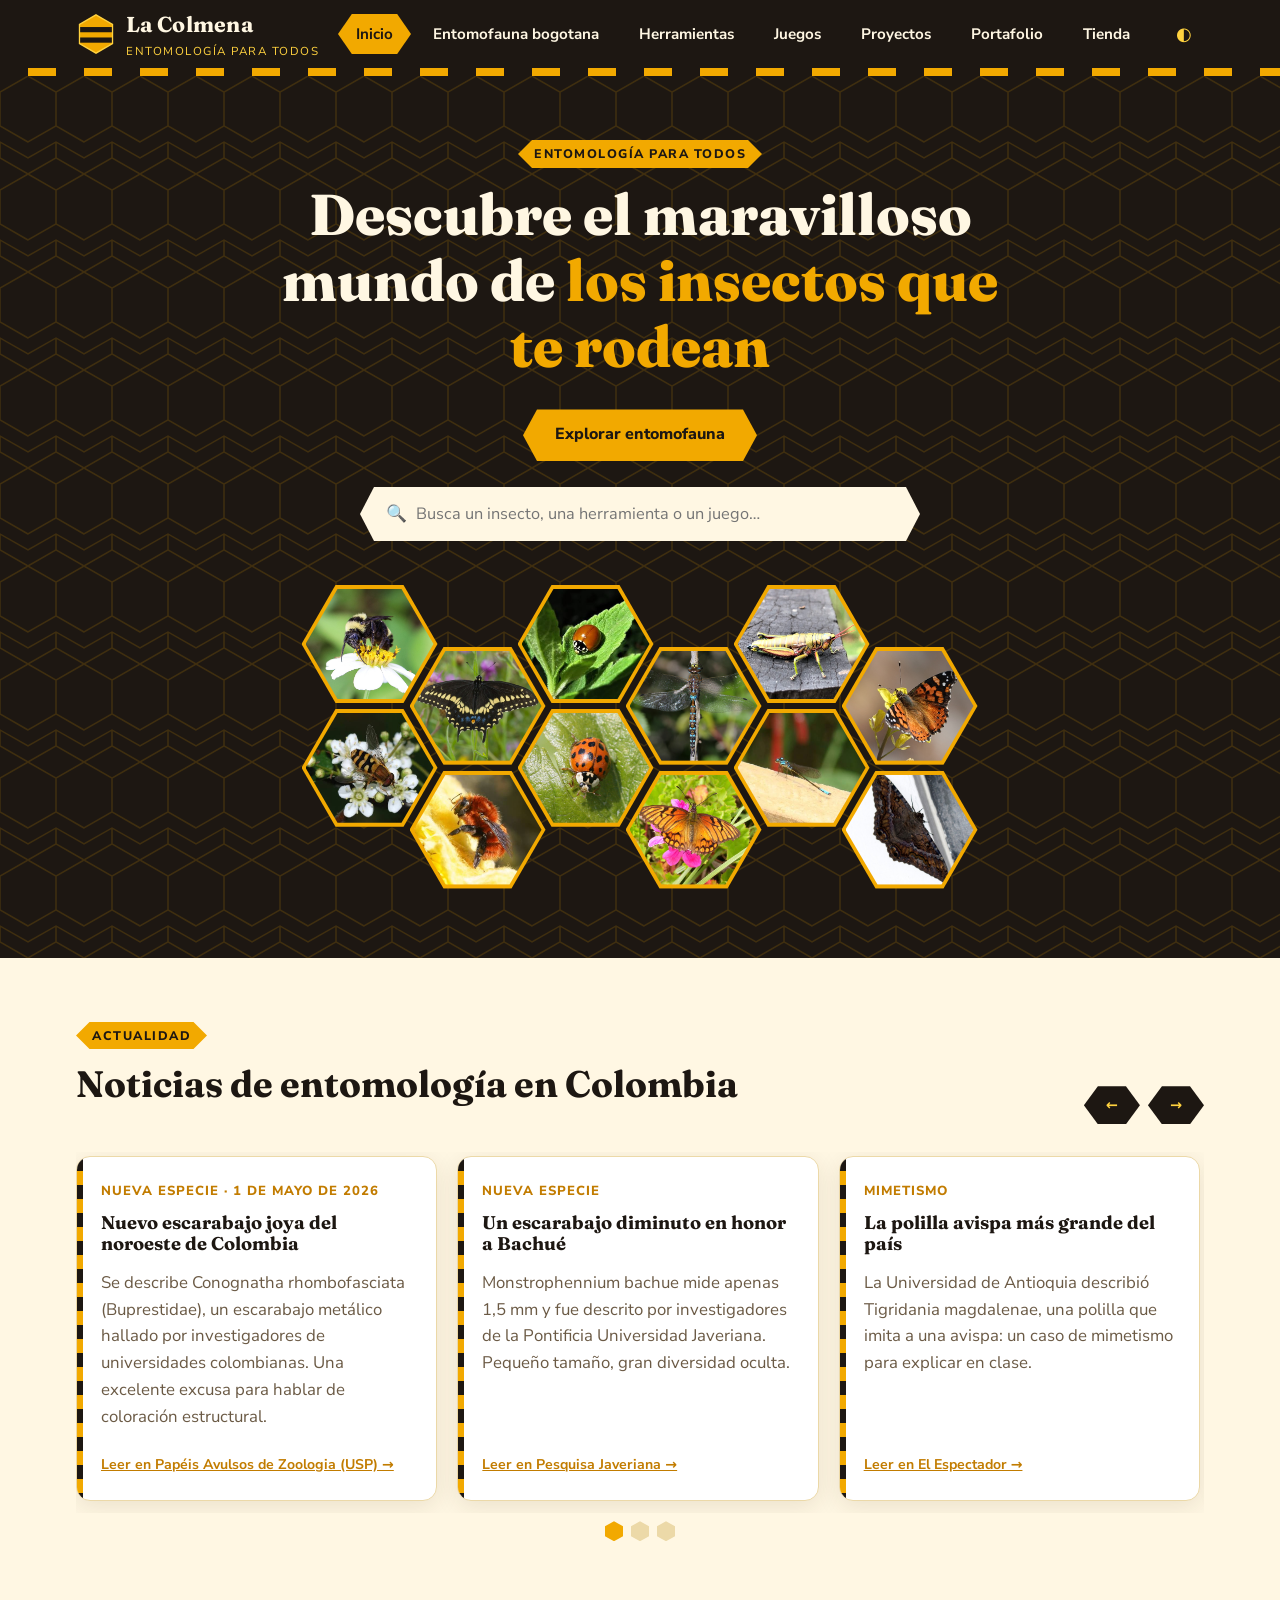
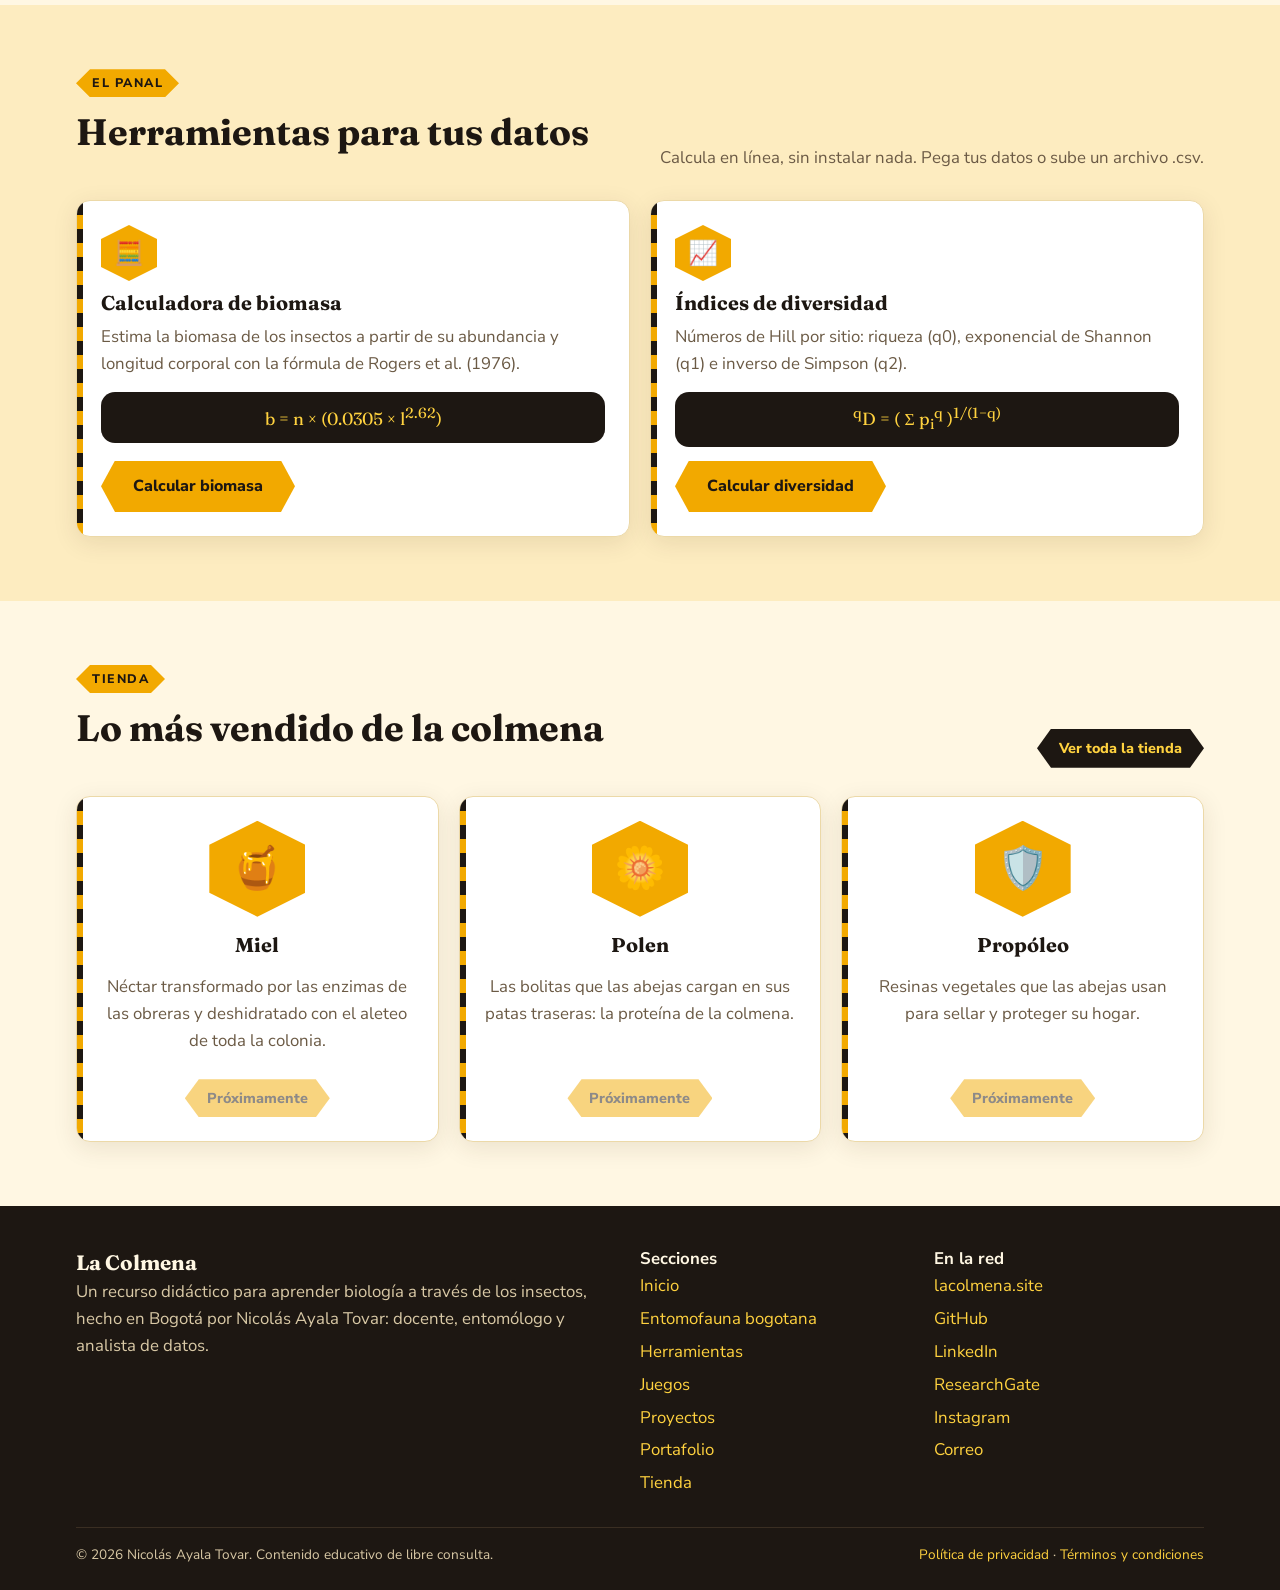
==== commit 76529f0b: "Agrega buscador, página de proyectos, 15 especies y juegos por nivel - Inicio: buscador del sitio (e" ====
--- a/web/index.html
+++ b/web/index.html
@@ -34,6 +34,7 @@
         <div class="acciones">
           <a class="btn" href="entomofauna.html">Explorar entomofauna</a>
         </div>
+        <div id="buscador"></div>
         <nav class="collage" id="collage" aria-label="Algunos insectos de Bogotá"></nav>
       </div>
     </section>
@@ -68,7 +69,7 @@
         </div>
         <div class="grid grid-2">
           <article class="tarjeta herramienta">
-            <div class="hex-icon" aria-hidden="true">⚖️</div>
+            <div class="hex-icon" aria-hidden="true">🧮</div>
             <h3>Calculadora de biomasa</h3>
             <p class="muted">Estima la biomasa de los insectos a partir de su abundancia y longitud corporal con la fórmula de Rogers et al. (1976).</p>
             <div class="formula formula-chica">b = n × (0.0305 × l<sup>2.62</sup>)</div>
@@ -103,7 +104,10 @@
   <script src="js/datos.js"></script>
   <script src="js/especies.js"></script>
   <script src="js/productos.js"></script>
+  <script src="js/buscador.js"></script>
   <script>
+    Buscador.crear(document.getElementById("buscador"));
+
     // ---------- Collage de hexágonos ----------
     (function () {
       const slug = s => s.toLowerCase().normalize("NFD").replace(/[̀-ͯ]/g, "").replace(/[^a-z0-9]+/g, "-").replace(/(^-|-$)/g, "");
@@ -114,7 +118,7 @@
       const lista = ELEGIDAS.map(c => ESPECIES.find(e => e.cientifico === c)).filter(Boolean);
       document.getElementById("collage").innerHTML = lista.map(e => `
         <a class="celda" href="entomofauna.html#${slug(e.cientifico)}" title="${e.nombre} (${e.cientifico})">
-          <img src="${encodeURI(e.foto)}" alt="${e.nombre}, ${e.cientifico}" loading="lazy" decoding="async">
+          <img src="${encodeURI(e.foto)}" alt="${e.nombre}, ${e.cientifico}" decoding="async">
         </a>`).join("");
     })();
 
--- a/web/css/styles.css
+++ b/web/css/styles.css
@@ -120,7 +120,7 @@
 }
 .tema-btn:hover { background: var(--abeja-2); }
 
-@media (max-width: 1100px) {
+@media (max-width: 1240px) {
   .menu-btn { display: inline-block; }
   .nav {
     display: none; position: absolute; top: 68px; left: 0; right: 0;
@@ -508,3 +508,100 @@
 .publicacion p { margin: 0; }
 .publicacion .acciones-tabla { margin-top: auto; padding-top: 8px; margin-bottom: 0; }
 .site-footer .legal { display: flex; justify-content: space-between; gap: 8px 20px; flex-wrap: wrap; }
+
+/* ---------- Resaltar la foto de cada lámina ---------- */
+.lamina { transition: transform .25s, box-shadow .25s; }
+.lamina .foto-especie { transition: background .25s, filter .25s; }
+.lamina .foto-especie img { transition: transform .45s; }
+.lamina:hover, .lamina:focus-within { transform: translateY(-4px); box-shadow: 0 12px 30px rgba(60, 40, 0, .22); }
+.lamina:hover .foto-especie, .lamina:focus-within .foto-especie {
+  background: var(--polen); filter: drop-shadow(0 0 10px rgba(255, 210, 63, .55));
+}
+.lamina:hover .foto-especie img, .lamina:focus-within .foto-especie img { transform: scale(1.1); }
+
+/* ---------- Para docentes ---------- */
+.docentes h2 { font-size: 1.4rem; margin-bottom: 6px; }
+.docentes h3 { font-size: 1.05rem; margin: 14px 0 6px; }
+.bibliografia { margin: 0; padding-left: 20px; }
+.bibliografia li { margin-bottom: 8px; }
+
+/* ---------- Buscador ---------- */
+.buscador { position: relative; max-width: 560px; margin: 26px auto 0; text-align: left; z-index: 5; }
+.buscador form { position: relative; }
+.buscador-ico { position: absolute; left: 26px; top: 50%; transform: translateY(-50%); pointer-events: none; z-index: 1; }
+.buscador input {
+  width: 100%; font: inherit; font-size: 1.02rem; padding: 14px 32px 14px 56px; border: 0;
+  background: var(--cera); color: var(--abeja); clip-path: var(--hex-btn); border-radius: 0;
+}
+.buscador input:focus { outline: none; background: #fff; box-shadow: inset 0 0 0 3px var(--miel); }
+.buscador-resultados {
+  position: absolute; left: 0; right: 0; top: calc(100% + 8px); margin: 0; padding: 6px; list-style: none;
+  background: var(--surface); border: 2px solid var(--miel); border-radius: var(--radius); box-shadow: var(--shadow);
+  max-height: 60vh; overflow-y: auto;
+}
+.buscador-resultados a { display: grid; grid-template-columns: auto 1fr; column-gap: 10px; padding: 8px 10px; border-radius: 8px; text-decoration: none; color: var(--text); }
+.buscador-resultados a strong { grid-column: 2; }
+.buscador-resultados a .small { grid-column: 2; }
+.buscador-resultados .buscador-tipo {
+  grid-row: span 2; align-self: center; font-size: .7rem; font-weight: 800; text-transform: uppercase; letter-spacing: .5px;
+  background: var(--abeja); color: var(--polen); padding: 3px 12px; clip-path: var(--hex-btn);
+  min-width: 104px; text-align: center;
+}
+.buscador-resultados li.activo a, .buscador-resultados a:hover { background: var(--surface-2); }
+.buscador-vacio { padding: 10px; color: var(--text-muted); }
+
+/* ---------- Niveles de juegos ---------- */
+.niveles { display: grid; grid-template-columns: repeat(3, 1fr); gap: 12px; margin-bottom: 26px; }
+.nivel {
+  display: flex; align-items: center; gap: 12px; text-align: left; cursor: pointer;
+  font: inherit; color: var(--text); background: var(--surface); border: 2px solid var(--border);
+  border-radius: var(--radius); padding: 12px 16px; transition: border-color .2s, background .2s;
+}
+.nivel strong { display: block; font-family: var(--font-title); font-size: 1.2rem; }
+.nivel .small { color: var(--text-muted); }
+.nivel .hex-icon { width: 48px; height: 54px; font-size: 1.4rem; background: var(--surface-2); }
+.nivel:hover { border-color: var(--miel); }
+.nivel[aria-selected="true"] { border-color: var(--miel); background: var(--surface-2); }
+.nivel[aria-selected="true"] .hex-icon { background: var(--miel); }
+.proximos { margin: 30px 0 14px; font-size: 1.3rem; }
+@media (max-width: 640px) {
+  .niveles { grid-template-columns: 1fr; }
+}
+
+/* ---------- Proyectos ---------- */
+.proyecto-articulo h2 { margin-bottom: 10px; }
+.proyecto-intro { display: grid; grid-template-columns: 1.3fr 1fr; gap: 36px; align-items: center; }
+.foto-proyecto { width: min(100%, 360px); margin: 0 auto; }
+.foto-proyecto.sin-foto { display: grid; place-items: center; }
+.foto-proyecto.sin-foto::after { content: "🏨🐝"; font-size: 3.4rem; }
+@media (max-width: 760px) { .proyecto-intro { grid-template-columns: 1fr; } }
+.lista-materiales { margin: 0; padding-left: 20px; }
+.lista-materiales li { margin-bottom: 6px; }
+.pasos { list-style: none; padding: 0; margin: 16px 0 0; display: grid; gap: 16px; }
+.pasos li { display: flex; gap: 16px; align-items: flex-start; background: var(--surface); border: 1px solid var(--border); border-radius: var(--radius); padding: 16px 18px; }
+.pasos h3 { margin: 4px 0 4px; }
+.pasos p { margin: 0; }
+.paso-num {
+  flex: none; width: 48px; height: 54px; display: grid; place-items: center; clip-path: var(--hex-v);
+  background: var(--miel); color: var(--abeja); font-family: var(--font-title); font-weight: 800; font-size: 1.4rem;
+}
+
+/* ---------- Portafolio: nombre a la izquierda, foto a la derecha ---------- */
+.heroe-mini .wrap.perfil {
+  display: grid; grid-template-columns: 1fr auto; grid-template-areas: "nombre foto" "resto foto";
+  gap: 0 40px; align-items: center; text-align: left; justify-items: stretch;
+}
+.perfil-nombre { grid-area: nombre; align-self: end; }
+.perfil .foto-hex { grid-area: foto; width: clamp(200px, 24vw, 280px); }
+.perfil-resto { grid-area: resto; align-self: start; }
+.perfil .roles { justify-content: flex-start; }
+.perfil .roles .chip { font-size: .9rem; padding: 5px 18px; }
+.redes { flex-wrap: wrap; }
+@media (max-width: 700px) {
+  .heroe-mini .wrap.perfil { grid-template-columns: 1fr auto; grid-template-areas: "nombre foto" "resto resto"; gap: 0 16px; text-align: left; justify-items: stretch; }
+  .perfil .foto-hex { width: clamp(100px, 32vw, 150px); align-self: center; }
+  .perfil h1 { font-size: clamp(1.7rem, 7vw, 2.2rem); }
+  .perfil .roles { justify-content: flex-start; }
+  .perfil .roles .chip { font-size: .75rem; padding: 3px 12px; }
+  .redes .btn { padding: 10px 22px; font-size: .9rem; }
+}
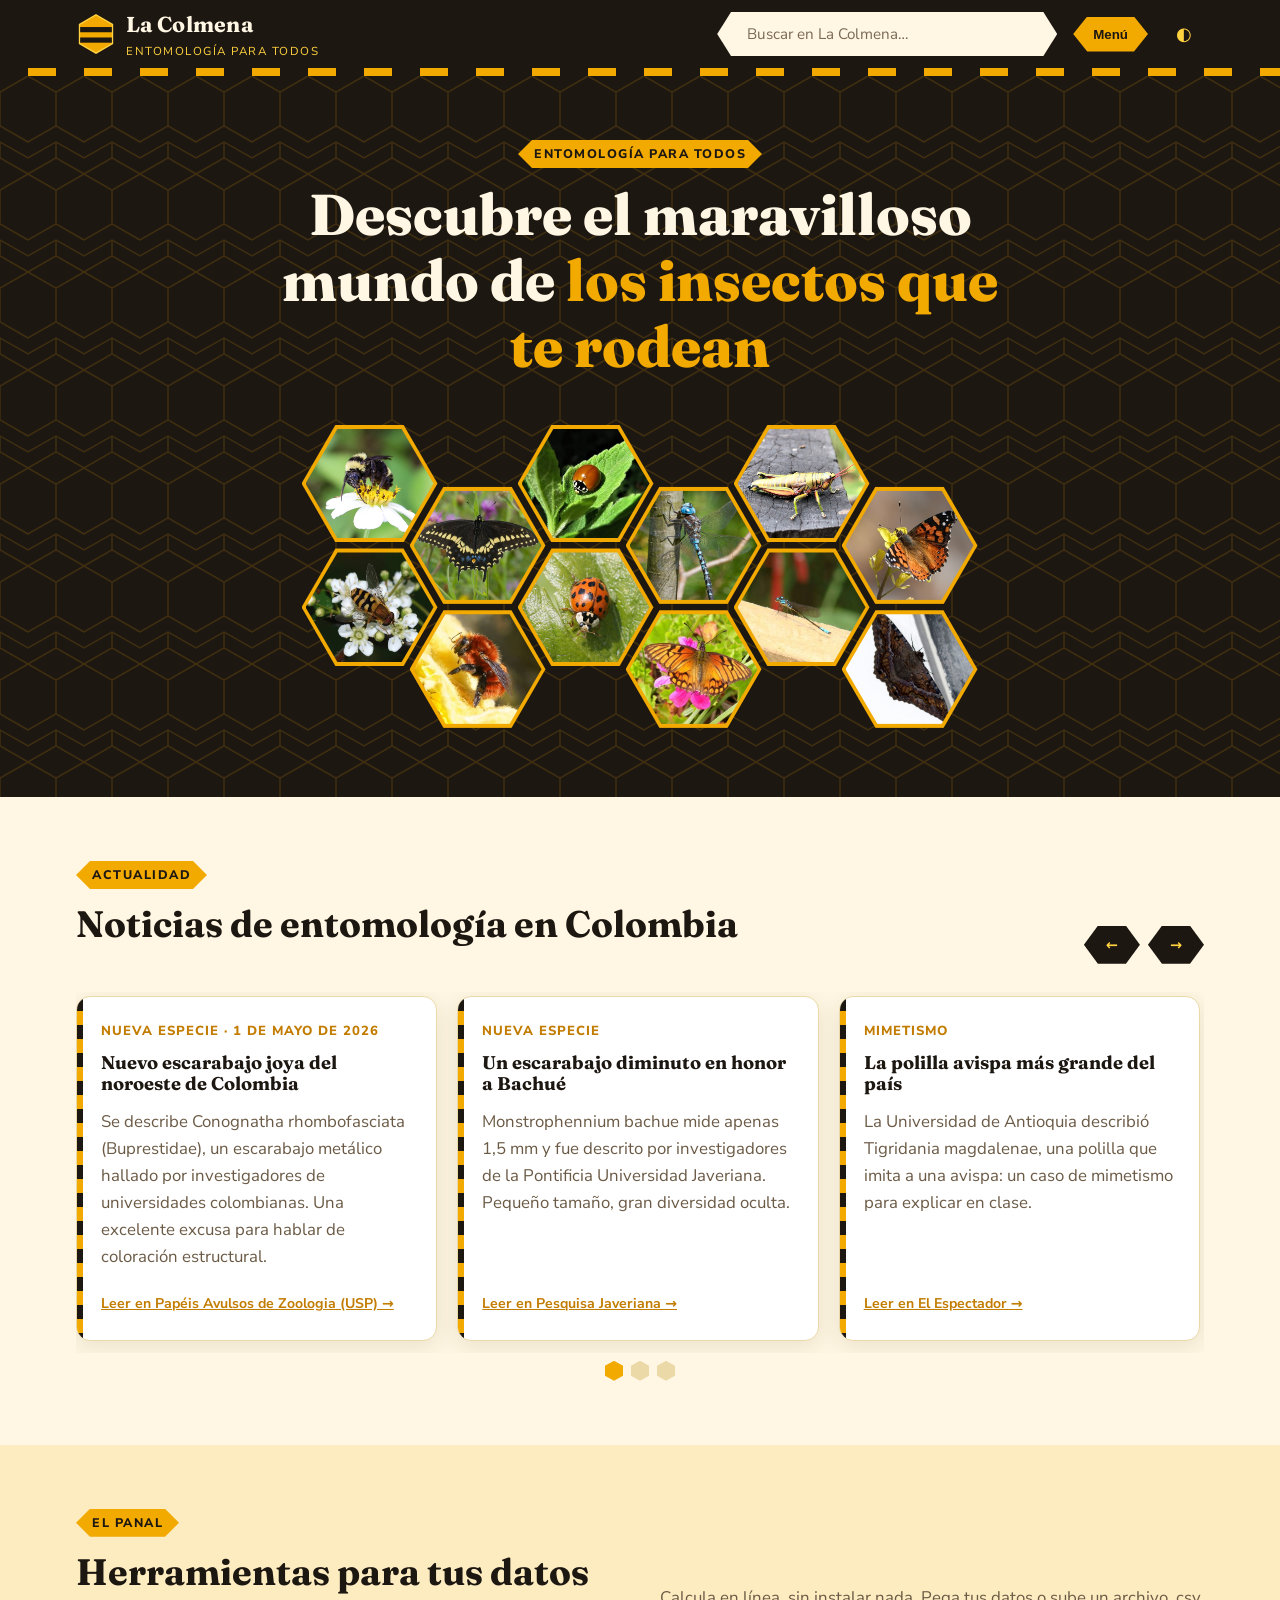
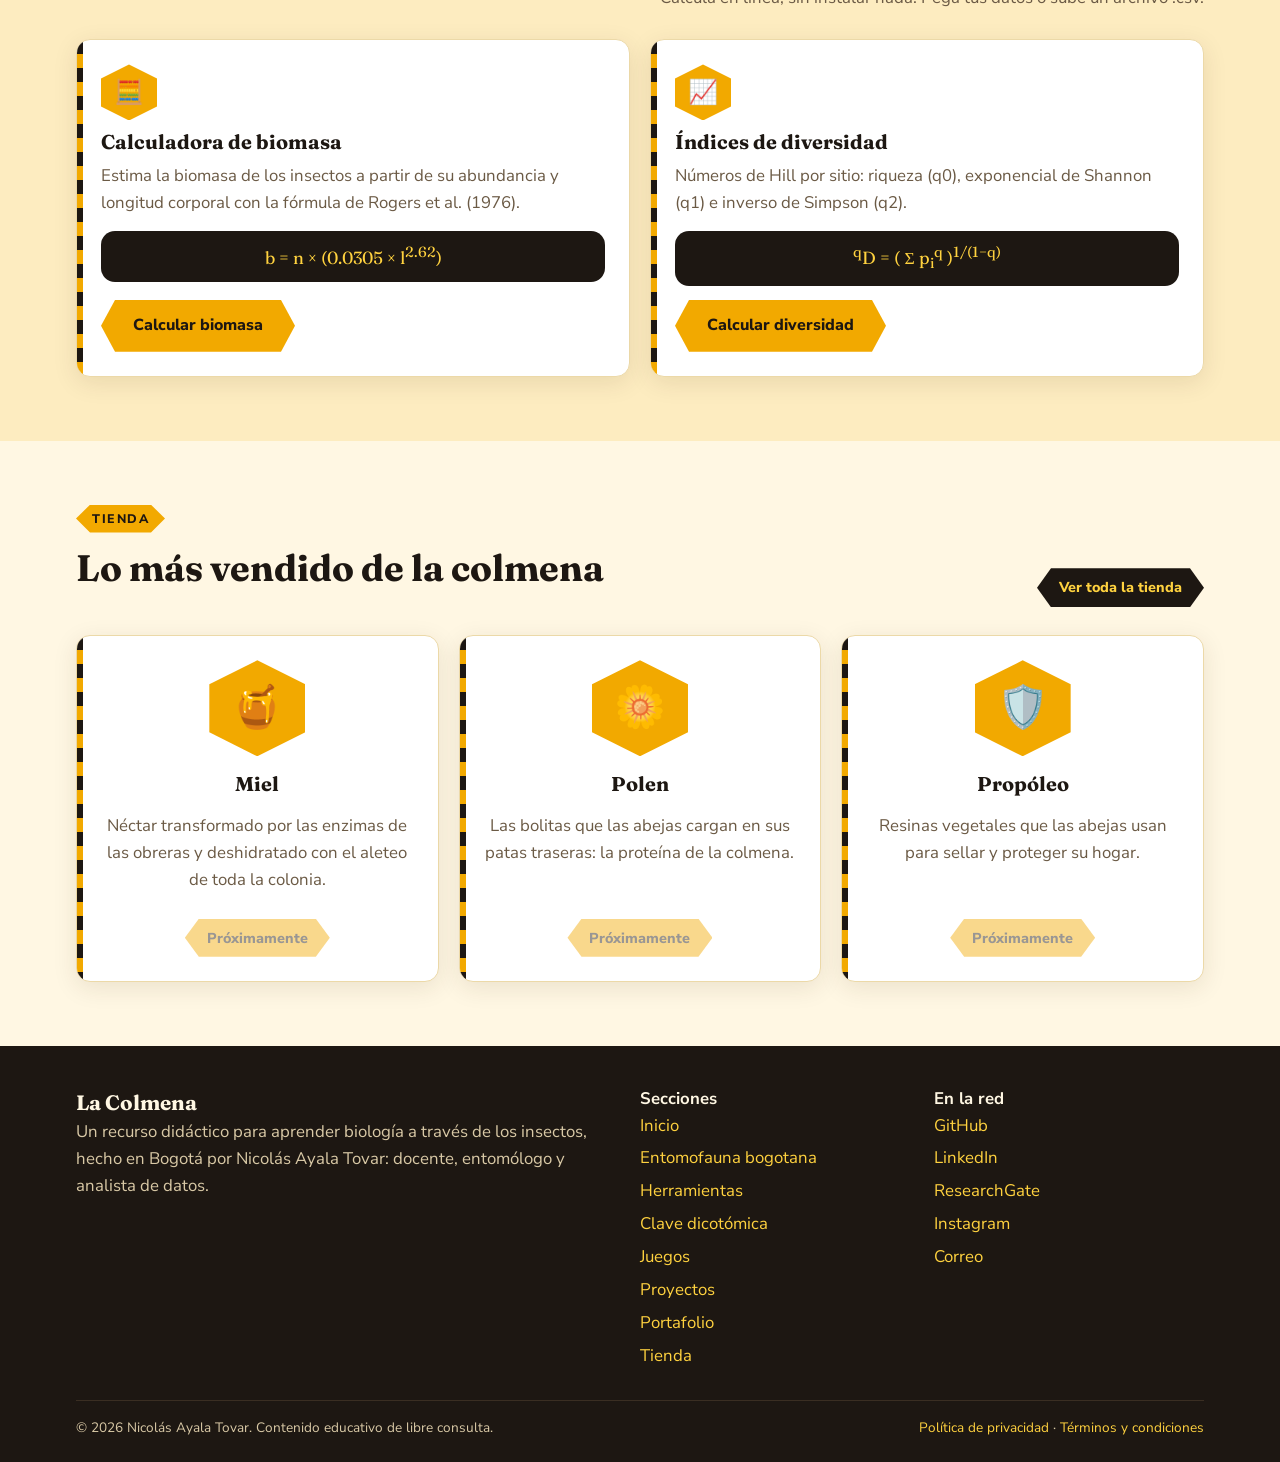
==== commit eedc2628: "Agrega clave dicotómica, juego del ciclo de vida y 8 especies nuevas - Encabezado: buscador en todas" ====
--- a/web/index.html
+++ b/web/index.html
@@ -31,10 +31,6 @@
       <div class="wrap">
         <span class="etiqueta">Entomología para todos</span>
         <h1>Descubre el maravilloso mundo de <em>los insectos que te rodean</em></h1>
-        <div class="acciones">
-          <a class="btn" href="entomofauna.html">Explorar entomofauna</a>
-        </div>
-        <div id="buscador"></div>
         <nav class="collage" id="collage" aria-label="Algunos insectos de Bogotá"></nav>
       </div>
     </section>
@@ -104,10 +100,7 @@
   <script src="js/datos.js"></script>
   <script src="js/especies.js"></script>
   <script src="js/productos.js"></script>
-  <script src="js/buscador.js"></script>
   <script>
-    Buscador.crear(document.getElementById("buscador"));
-
     // ---------- Collage de hexágonos ----------
     (function () {
       const slug = s => s.toLowerCase().normalize("NFD").replace(/[̀-ͯ]/g, "").replace(/[^a-z0-9]+/g, "-").replace(/(^-|-$)/g, "");
--- a/web/css/styles.css
+++ b/web/css/styles.css
@@ -101,7 +101,6 @@
 .marca strong { font-family: var(--font-title); font-size: 1.35rem; letter-spacing: .3px; }
 .marca span { display: block; white-space: nowrap; font-size: .72rem; color: var(--polen); text-transform: uppercase; letter-spacing: 1.5px; }
 
-.nav { margin-left: auto; display: flex; gap: 4px; flex-wrap: wrap; }
 .nav a {
   color: var(--cera); text-decoration: none; font-weight: 700; font-size: .95rem;
   padding: 8px 18px; clip-path: var(--hex-btn);
@@ -111,7 +110,7 @@
 .nav a[aria-current="page"] { background: var(--miel); color: var(--abeja); }
 
 .menu-btn {
-  display: none; margin-left: auto; background: var(--miel); color: var(--abeja);
+  display: inline-block; background: var(--miel); color: var(--abeja); flex: none;
   border: 0; font-weight: 800; padding: 10px 20px; clip-path: var(--hex-btn); cursor: pointer;
 }
 .tema-btn {
@@ -120,15 +119,15 @@
 }
 .tema-btn:hover { background: var(--abeja-2); }
 
-@media (max-width: 1240px) {
-  .menu-btn { display: inline-block; }
-  .nav {
-    display: none; position: absolute; top: 68px; left: 0; right: 0;
-    background: var(--abeja); flex-direction: column; padding: 8px 16px 16px;
-  }
-  .nav.abierto { display: flex; }
-  .nav a { clip-path: none; border-radius: 8px; }
-}
+/* Menú desplegable (en todos los tamaños, para dejar espacio al buscador) */
+.site-header .wrap { position: relative; }
+.nav {
+  display: none; position: absolute; top: 100%; right: 16px; width: min(300px, calc(100% - 32px));
+  background: var(--abeja); flex-direction: column; padding: 8px 12px 14px; gap: 2px;
+  border: 2px solid var(--miel); border-top: 0; border-radius: 0 0 var(--radius) var(--radius); box-shadow: var(--shadow);
+}
+.nav.abierto { display: flex; }
+.nav a { clip-path: none; border-radius: 8px; }
 
 /* ---------- Botones hexagonales ---------- */
 .btn {
@@ -397,7 +396,9 @@
 .leyenda-cabeza { display: flex; align-items: baseline; gap: 14px; flex-wrap: wrap; margin-bottom: 14px; }
 .leyenda-cabeza h2 { margin: 0; font-size: 1.6rem; }
 .leyenda-cabeza p { margin: 0; }
-.leyenda { display: grid; grid-template-columns: repeat(auto-fit, minmax(220px, 1fr)); gap: 14px; }
+.leyenda { display: grid; grid-template-columns: repeat(auto-fit, minmax(240px, 1fr)); gap: 14px; align-items: stretch; }
+.leyenda-col { display: flex; flex-direction: column; gap: 14px; }
+.leyenda-col > .leyenda-grupo:last-child { flex: 1; }
 .leyenda-grupo { background: var(--surface); border: 1px solid var(--border); border-radius: var(--radius); padding: 14px 16px; }
 .leyenda-grupo h3 { font-size: 1rem; margin: 0 0 8px; text-transform: uppercase; letter-spacing: 1px; color: var(--miel-osc); font-family: var(--font-body); font-weight: 800; }
 :root[data-theme="dark"] .leyenda-grupo h3 { color: var(--polen); }
@@ -443,6 +444,8 @@
 }
 .lamina-iconos > div { display: flex; align-items: center; gap: 2px; }
 .lamina-iconos .ico-hex { background: var(--miel); color: var(--abeja); }
+.ico-hex.ico-cons, .lamina-iconos .ico-hex.ico-cons { background: var(--c); color: #fff; font-size: .7rem; }
+.lamina-iconos > div:last-child { gap: 6px; }
 
 /* ---------- Inicio: héroe con collage de panal ---------- */
 .heroe-inicio { padding: 64px 0 72px; }
@@ -526,14 +529,23 @@
 .bibliografia li { margin-bottom: 8px; }
 
 /* ---------- Buscador ---------- */
-.buscador { position: relative; max-width: 560px; margin: 26px auto 0; text-align: left; z-index: 5; }
+.buscador { position: relative; text-align: left; z-index: 5; }
+.buscador-header { margin-left: auto; flex: 0 1 340px; min-width: 0; }
 .buscador form { position: relative; }
-.buscador-ico { position: absolute; left: 26px; top: 50%; transform: translateY(-50%); pointer-events: none; z-index: 1; }
 .buscador input {
-  width: 100%; font: inherit; font-size: 1.02rem; padding: 14px 32px 14px 56px; border: 0;
+  width: 100%; font: inherit; font-size: .95rem; padding: 10px 30px; border: 0;
   background: var(--cera); color: var(--abeja); clip-path: var(--hex-btn); border-radius: 0;
 }
+.buscador input::placeholder { color: #7a6a55; }
 .buscador input:focus { outline: none; background: #fff; box-shadow: inset 0 0 0 3px var(--miel); }
+.buscador-header .buscador-resultados { left: auto; right: 0; width: min(440px, calc(100vw - 32px)); }
+/* En teléfonos el buscador pasa a una segunda fila del encabezado */
+@media (max-width: 640px) {
+  .site-header .wrap { flex-wrap: wrap; row-gap: 0; }
+  .buscador-header { order: 5; flex: 1 0 100%; margin: 0 0 10px; }
+  .menu-btn { margin-left: auto; }
+  .buscador-header .buscador-resultados { left: 0; width: auto; }
+}
 .buscador-resultados {
   position: absolute; left: 0; right: 0; top: calc(100% + 8px); margin: 0; padding: 6px; list-style: none;
   background: var(--surface); border: 2px solid var(--miel); border-radius: var(--radius); box-shadow: var(--shadow);
@@ -605,3 +617,84 @@
   .perfil .roles .chip { font-size: .75rem; padding: 3px 12px; }
   .redes .btn { padding: 10px 22px; font-size: .9rem; }
 }
+
+/* ---------- Referencias (mismo estilo en todas las páginas) ---------- */
+.referencias { padding: 36px 0 48px; border-top: 1px solid var(--border); }
+.referencias h2 { font-size: 1.5rem; margin-bottom: 14px; }
+.lista-referencias { list-style: none; margin: 0; padding: 0; display: grid; gap: 10px; font-size: .95rem; }
+.lista-referencias li { padding-left: 2.2em; text-indent: -2.2em; overflow-wrap: anywhere; }
+
+/* ---------- Clave dicotómica ---------- */
+.clave-wrap { display: grid; grid-template-columns: minmax(0, 1fr) 300px; gap: 22px; align-items: start; }
+@media (max-width: 860px) { .clave-wrap { grid-template-columns: 1fr; } }
+.clave { scroll-margin-top: 90px; min-height: 340px; }
+.clave-num { margin: 0 0 4px; font-weight: 800; text-transform: uppercase; letter-spacing: 1px; font-size: .8rem; color: var(--miel-osc); }
+:root[data-theme="dark"] .clave-num { color: var(--polen); }
+@media (prefers-color-scheme: dark) { :root:not([data-theme="light"]) .clave-num { color: var(--polen); } }
+.clave-pregunta { font-family: var(--font-title); font-size: 1.35rem; margin-bottom: 16px; }
+.clave-opciones { display: grid; gap: 14px; }
+.clave-opcion {
+  display: grid; grid-template-columns: auto 1fr; column-gap: 14px; align-items: center; text-align: left;
+  font: inherit; font-size: 1.02rem; color: var(--text); background: var(--surface-2);
+  border: 2px solid var(--border); border-radius: var(--radius); padding: 14px 16px; cursor: pointer;
+  transition: border-color .2s, transform .2s;
+}
+.clave-opcion:hover, .clave-opcion:focus-visible { border-color: var(--miel); transform: translateY(-2px); outline: none; }
+.clave-letra {
+  grid-row: span 2; display: grid; place-items: center; width: 46px; height: 52px; clip-path: var(--hex-v);
+  background: var(--miel); color: var(--abeja); font-weight: 800;
+}
+.clave-destino { color: var(--text-muted); grid-column: 2; margin-top: 4px; }
+.clave-resultado { display: flex; gap: 18px; align-items: center; margin-bottom: 12px; }
+.clave-resultado .hex-icon { width: 76px; height: 86px; font-size: 2.2rem; flex: none; }
+.clave-resultado h3 { font-size: 2rem; margin: 0 0 6px; }
+.clave-lado h3 { margin-bottom: 10px; }
+.clave-ruta { list-style: none; margin: 0 0 4px; padding: 0; display: flex; flex-wrap: wrap; gap: 6px; }
+.clave-ruta button {
+  font: inherit; font-weight: 800; font-size: .85rem; border: 0; cursor: pointer; padding: 6px 14px;
+  background: var(--abeja); color: var(--polen); clip-path: var(--hex-btn);
+}
+.clave-ruta button:hover { background: var(--miel); color: var(--abeja); }
+.diccionario .griego { color: var(--text-muted); font-weight: 400; margin-left: 4px; }
+
+/* ---------- Juego: arma el ciclo de vida ---------- */
+.juego-ciclo { margin-top: 26px; }
+.ciclo-instruccion { margin: -12px auto 18px; max-width: 52ch; }
+.ciclo-rueda {
+  --t: clamp(92px, 22vw, 124px);
+  display: grid; justify-content: center; gap: 4px 18px;
+  grid-template-columns: repeat(3, var(--t));
+  grid-template-areas: ". p0 ." "p3 c p1" ". p2 .";
+}
+.ciclo-hueco:nth-of-type(1) { grid-area: p0; }
+.ciclo-hueco:nth-of-type(2) { grid-area: p1; }
+.ciclo-hueco:nth-of-type(3) { grid-area: p2; }
+.ciclo-hueco:nth-of-type(4) { grid-area: p3; }
+.ciclo-centro { grid-area: c; display: grid; place-items: center; font-size: calc(var(--t) * .6); color: var(--miel); line-height: 1; }
+.ciclo-hueco, .ciclo-pieza {
+  position: relative; display: flex; flex-direction: column; align-items: center; justify-content: center; gap: 2px;
+  width: var(--t, 112px); height: calc(var(--t, 112px) * 1.12); clip-path: var(--hex-v); border: 0; cursor: pointer;
+  font: inherit; color: var(--abeja); padding: 10px 8px;
+}
+.ciclo-hueco { background: var(--surface-2); outline: 3px dashed var(--border); outline-offset: -10px; }
+.ciclo-hueco.lleno { background: var(--polen); outline: 0; }
+.ciclo-hueco.correcta { background: var(--hoja); color: #fff; }
+.ciclo-hueco.incorrecta { background: var(--alerta); color: #fff; }
+.ciclo-hueco:disabled { cursor: default; }
+.ciclo-n { position: absolute; top: 14%; font-weight: 800; font-size: .8rem; opacity: .7; }
+.ciclo-hueco:not(.lleno) .ciclo-n { position: static; font-size: 1.6rem; color: var(--text-muted); opacity: 1; }
+.ciclo-dibujo { font-size: calc(var(--t, 112px) * .32); line-height: 1; display: grid; place-items: center; }
+.ciclo-dibujo svg { height: calc(var(--t, 112px) * .38); width: auto; }
+.ciclo-nombre { font-weight: 800; font-size: .76rem; line-height: 1.1; text-align: center; }
+.ciclo-piezas { --t: clamp(92px, 22vw, 112px); display: flex; justify-content: center; flex-wrap: wrap; gap: 10px; margin-top: 22px; }
+.ciclo-pieza { background: var(--miel); transition: transform .2s; }
+.ciclo-pieza:hover, .ciclo-pieza:focus-visible { transform: translateY(-4px); background: var(--polen); outline: none; }
+.ciclo-acciones { justify-content: center; }
+.ciclo-resumen { text-align: left; max-width: 56ch; margin: 12px auto 0; padding-left: 22px; }
+.ciclo-resumen li { margin-bottom: 6px; }
+.btn:disabled { opacity: .45; cursor: not-allowed; }
+
+/* ---------- Galería de proyectos ---------- */
+.galeria-proyecto figure { margin: 0; background: var(--surface); border: 1px solid var(--border); border-radius: var(--radius); overflow: hidden; }
+.galeria-proyecto img { display: block; width: 100%; aspect-ratio: 4 / 4.4; object-fit: cover; }
+.galeria-proyecto figcaption { padding: 12px 16px 16px; font-size: .95rem; }
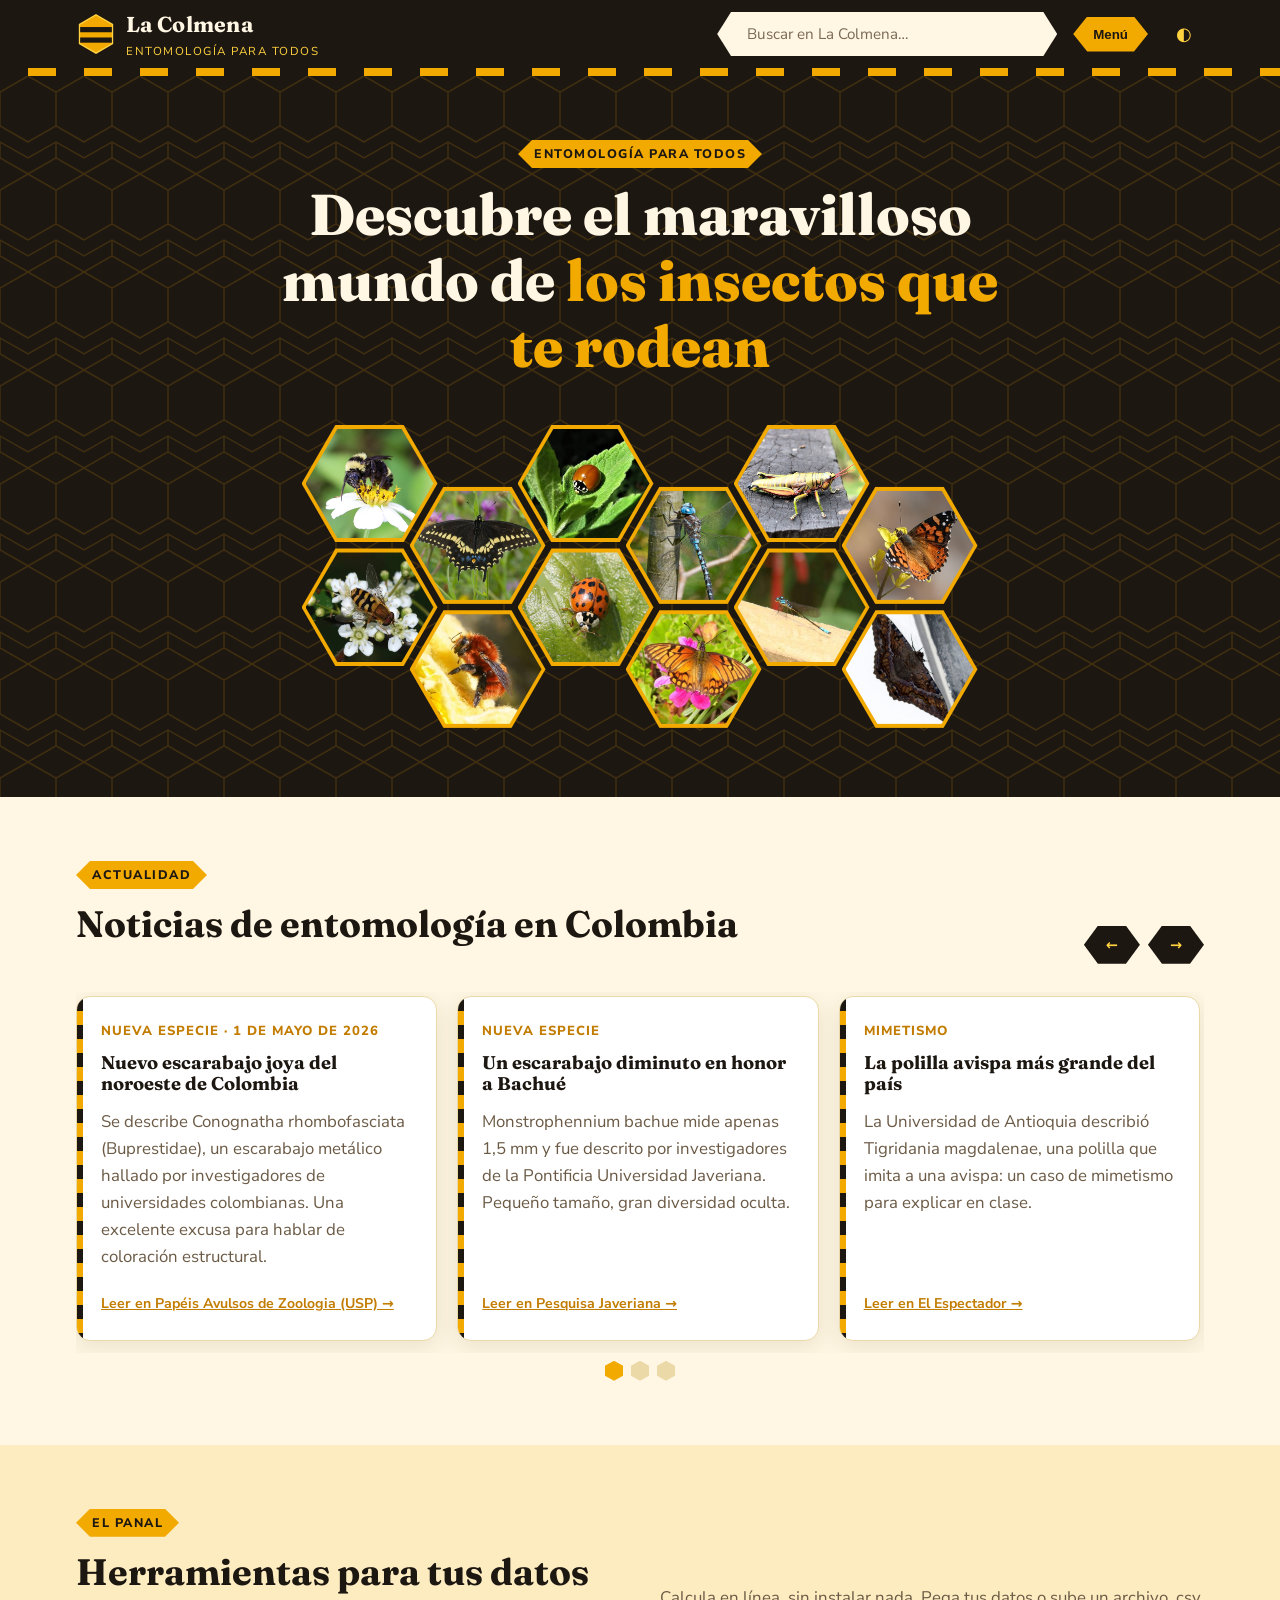
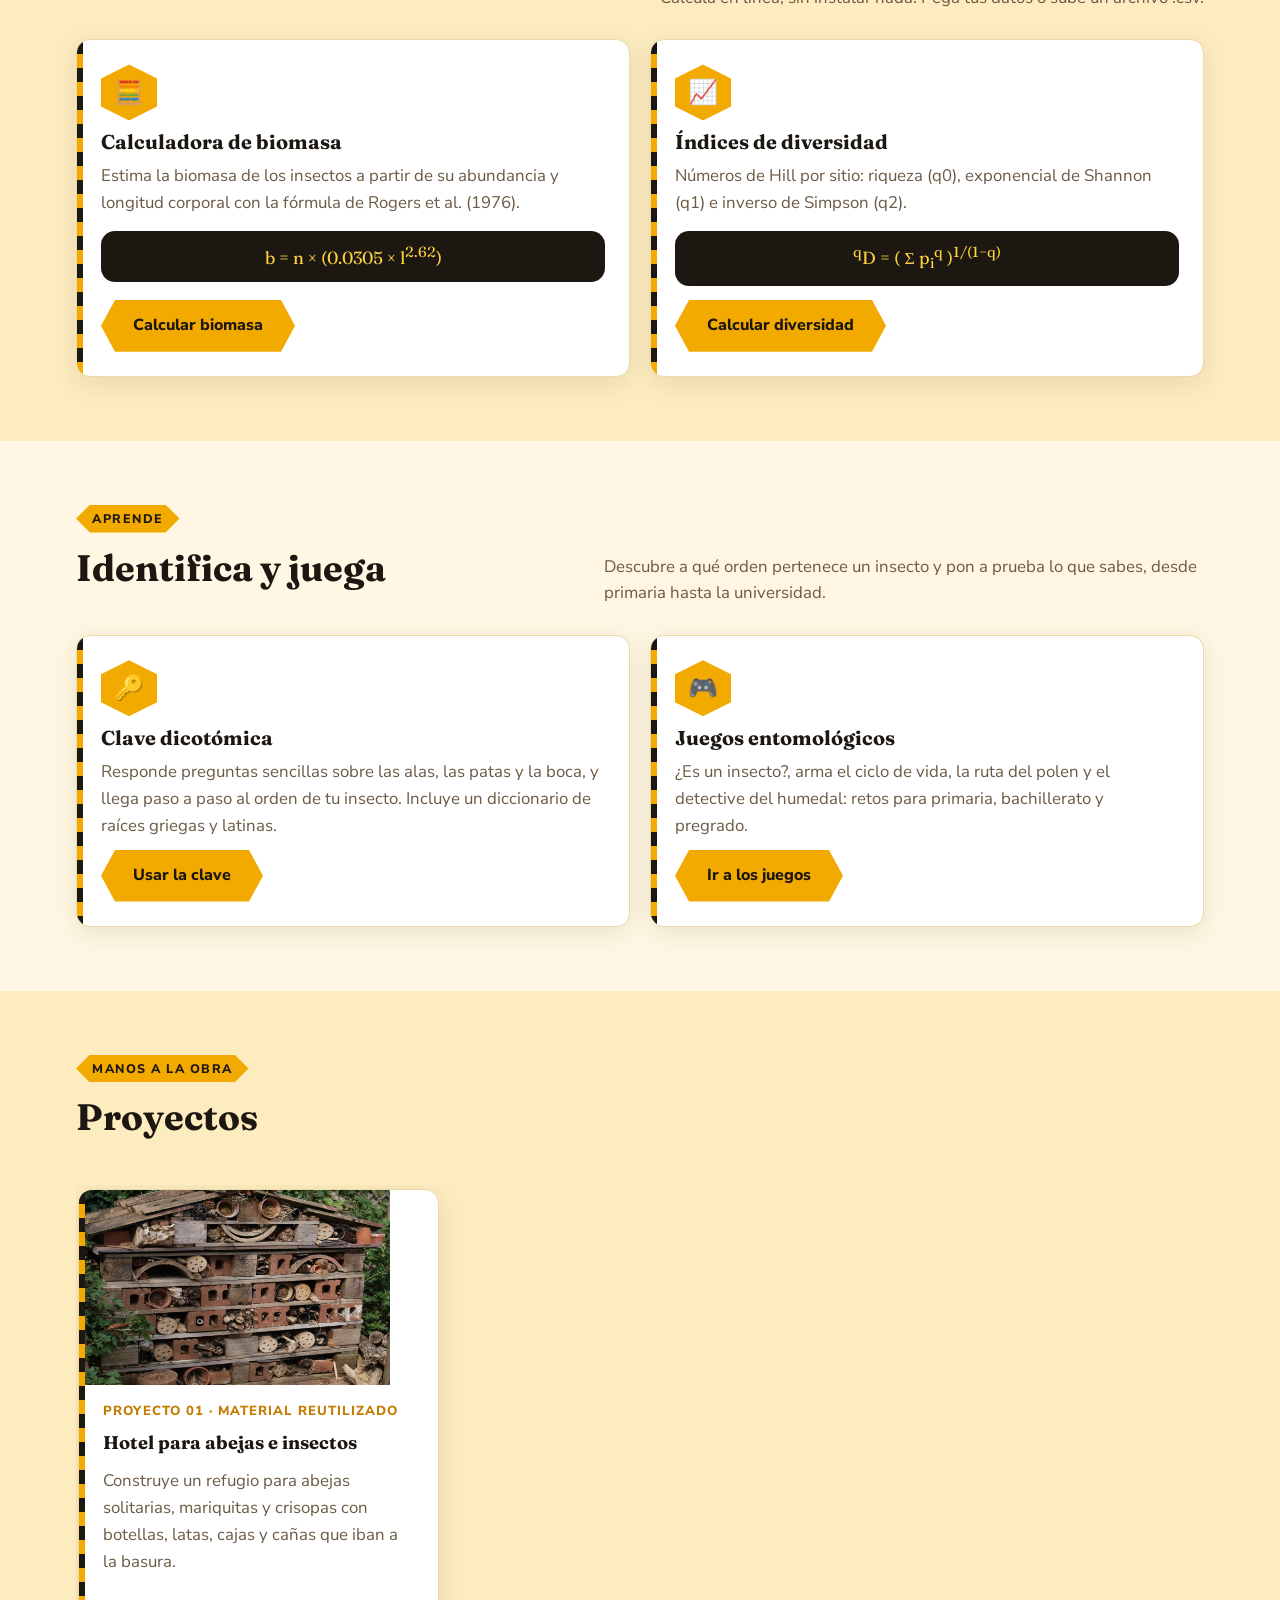
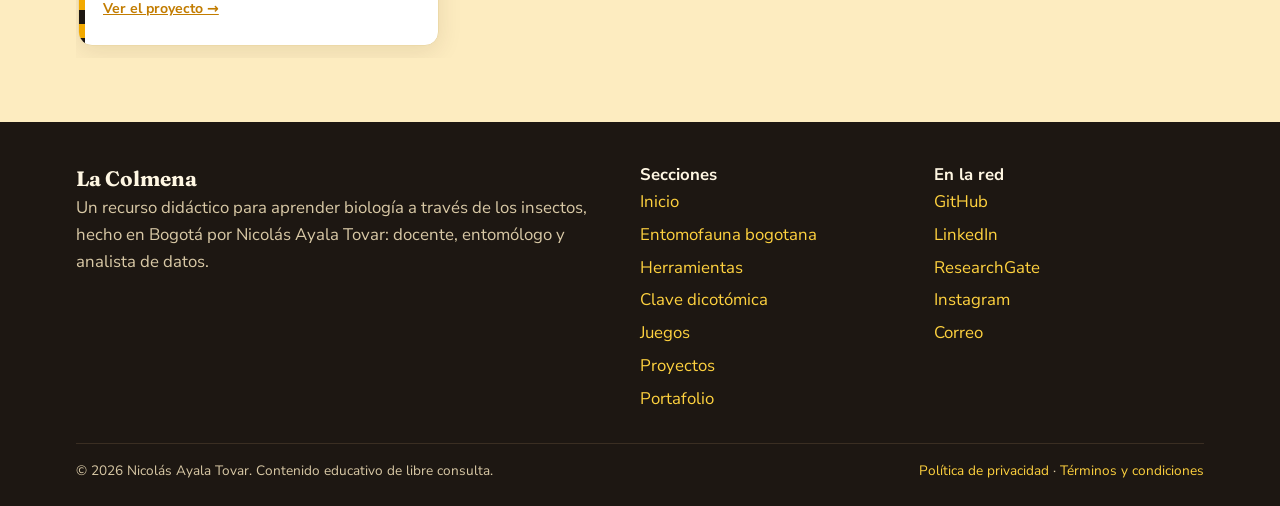
==== commit ffef0503: "Agrega Detective del humedal, ruta del polen y 5 especies nuevas - Inicio: sección de clave y juegos" ====
--- a/web/index.html
+++ b/web/index.html
@@ -47,9 +47,9 @@
             <button class="btn chico oscuro" data-dir="1" aria-label="Noticia siguiente">→</button>
           </div>
         </div>
-        <div class="carrusel" id="carrusel" aria-roledescription="carrusel">
+        <div class="carrusel" aria-roledescription="carrusel">
           <div class="carrusel-pista" id="noticias" tabindex="0" aria-live="polite"></div>
-          <div class="carrusel-puntos" id="puntos" role="tablist" aria-label="Elegir noticia"></div>
+          <div class="carrusel-puntos" role="tablist" aria-label="Elegir noticia"></div>
         </div>
       </div>
     </section>
@@ -82,16 +82,48 @@
       </div>
     </section>
 
-    <section aria-labelledby="titulo-tienda">
-      <div class="wrap">
-        <div class="titulo-seccion">
-          <div>
-            <span class="etiqueta">Tienda</span>
-            <h2 id="titulo-tienda">Lo más vendido de la colmena</h2>
-          </div>
-          <a class="btn oscuro chico" href="tienda.html">Ver toda la tienda</a>
-        </div>
-        <div class="grid grid-3" id="mas-vendidos"></div>
+    <section aria-labelledby="titulo-aprender">
+      <div class="wrap">
+        <div class="titulo-seccion">
+          <div>
+            <span class="etiqueta">Aprende</span>
+            <h2 id="titulo-aprender">Identifica y juega</h2>
+          </div>
+          <p class="muted">Descubre a qué orden pertenece un insecto y pon a prueba lo que sabes, desde primaria hasta la universidad.</p>
+        </div>
+        <div class="grid grid-2">
+          <article class="tarjeta herramienta">
+            <div class="hex-icon" aria-hidden="true">🔑</div>
+            <h3>Clave dicotómica</h3>
+            <p class="muted">Responde preguntas sencillas sobre las alas, las patas y la boca, y llega paso a paso al orden de tu insecto. Incluye un diccionario de raíces griegas y latinas.</p>
+            <a class="btn" href="clave.html">Usar la clave</a>
+          </article>
+          <article class="tarjeta herramienta">
+            <div class="hex-icon" aria-hidden="true">🎮</div>
+            <h3>Juegos entomológicos</h3>
+            <p class="muted">¿Es un insecto?, arma el ciclo de vida, la ruta del polen y el detective del humedal: retos para primaria, bachillerato y pregrado.</p>
+            <a class="btn" href="juegos.html">Ir a los juegos</a>
+          </article>
+        </div>
+      </div>
+    </section>
+
+    <section class="seccion-alt" aria-labelledby="titulo-proyectos">
+      <div class="wrap">
+        <div class="titulo-seccion">
+          <div>
+            <span class="etiqueta">Manos a la obra</span>
+            <h2 id="titulo-proyectos">Proyectos</h2>
+          </div>
+          <div class="carrusel-controles">
+            <button class="btn chico oscuro" data-dir="-1" aria-label="Proyecto anterior">←</button>
+            <button class="btn chico oscuro" data-dir="1" aria-label="Proyecto siguiente">→</button>
+          </div>
+        </div>
+        <div class="carrusel" aria-roledescription="carrusel">
+          <div class="carrusel-pista" id="proyectos" tabindex="0" aria-live="polite"></div>
+          <div class="carrusel-puntos" role="tablist" aria-label="Elegir proyecto"></div>
+        </div>
       </div>
     </section>
   </main>
@@ -99,7 +131,6 @@
   <script src="js/layout.js"></script>
   <script src="js/datos.js"></script>
   <script src="js/especies.js"></script>
-  <script src="js/productos.js"></script>
   <script>
     // ---------- Collage de hexágonos ----------
     (function () {
@@ -115,71 +146,82 @@
         </a>`).join("");
     })();
 
-    // ---------- Carrusel de noticias ----------
-    (function () {
-      const fmt = f => new Date(f + "T12:00:00").toLocaleDateString("es-CO", { day: "numeric", month: "long", year: "numeric" });
-      const pista = document.getElementById("noticias");
-      const puntos = document.getElementById("puntos");
-      pista.innerHTML = NOTICIAS.map((n, i) => `
+    // ---------- Carruseles (noticias y proyectos) ----------
+    // Cada sección tiene sus botones ← →, una pista desplazable y puntos.
+    function carrusel(seccion, html, autoplay) {
+      const pista = seccion.querySelector(".carrusel-pista");
+      const puntos = seccion.querySelector(".carrusel-puntos");
+      const controles = seccion.querySelector(".carrusel-controles");
+      pista.innerHTML = html.join("");
+      const slides = [...pista.children];
+      const pos = i => slides[i].offsetLeft - slides[0].offsetLeft;
+      const maxScroll = () => pista.scrollWidth - pista.clientWidth;
+      // Última posición alcanzable (cuando se ven varias tarjetas a la vez, el final llega antes)
+      const ultimo = () => { const i = slides.findIndex((_, j) => pos(j) >= maxScroll() - 8); return i < 0 ? slides.length - 1 : i; };
+      let idx = 0, animando = 0, t;
+
+      function pintarPuntos() {
+        const n = ultimo() + 1;
+        controles.hidden = puntos.hidden = n < 2;      // con una sola posición no hacen falta
+        puntos.innerHTML = Array.from({ length: n }, (_, i) =>
+          `<button role="tab" aria-label="Ir a la posición ${i + 1}" data-i="${i}" aria-selected="${i === idx}"></button>`).join("");
+      }
+      const marcar = () => puntos.querySelectorAll("button").forEach((b, j) => b.setAttribute("aria-selected", j === idx));
+      function ir(i) {
+        idx = Math.max(0, Math.min(i, ultimo()));
+        animando = Date.now() + 1000;
+        pista.scrollTo({ left: pos(idx), behavior: "smooth" });
+        marcar();
+      }
+      // Avanza o retrocede; al llegar a un extremo, da la vuelta
+      const paso = dir => ir(idx + dir > ultimo() ? 0 : idx + dir < 0 ? ultimo() : idx + dir);
+
+      // Si la persona desliza con el dedo o el trackpad, actualizar la posición al terminar
+      function alTerminar() {
+        if (Date.now() < animando) return;
+        const cerca = slides.reduce((m, _, j) => Math.abs(pos(j) - pista.scrollLeft) < Math.abs(pos(m) - pista.scrollLeft) ? j : m, 0);
+        idx = pista.scrollLeft >= maxScroll() - 8 ? ultimo() : Math.min(cerca, ultimo());
+        marcar();
+      }
+      if ("onscrollend" in window) pista.addEventListener("scrollend", alTerminar);
+      else pista.addEventListener("scroll", () => { clearTimeout(t); t = setTimeout(alTerminar, 200); });
+      addEventListener("resize", () => { idx = Math.min(idx, ultimo()); pintarPuntos(); });
+
+      puntos.addEventListener("click", ev => { if (ev.target.dataset.i) ir(+ev.target.dataset.i); });
+      controles.querySelectorAll("button").forEach(b => b.addEventListener("click", () => paso(+b.dataset.dir)));
+      pista.addEventListener("keydown", ev => {
+        if (ev.key === "ArrowRight") { ev.preventDefault(); paso(1); }
+        if (ev.key === "ArrowLeft") { ev.preventDefault(); paso(-1); }
+      });
+      pintarPuntos();
+
+      // Avance automático (se pausa al pasar el mouse o al enfocar)
+      if (autoplay && !matchMedia("(prefers-reduced-motion: reduce)").matches) {
+        let pausa = false;
+        const caja = seccion.querySelector(".carrusel");
+        ["mouseenter", "focusin", "touchstart"].forEach(e => caja.addEventListener(e, () => pausa = true, { passive: true }));
+        ["mouseleave", "focusout"].forEach(e => caja.addEventListener(e, () => pausa = false));
+        setInterval(() => { if (!pausa && !document.hidden && ultimo() > 0) paso(1); }, autoplay);
+      }
+    }
+
+    const fmt = f => new Date(f + "T12:00:00").toLocaleDateString("es-CO", { day: "numeric", month: "long", year: "numeric" });
+    carrusel(document.getElementById("noticias").closest("section"), NOTICIAS.map((n, i) => `
         <article class="tarjeta noticia diapositiva" aria-roledescription="diapositiva" aria-label="${i + 1} de ${NOTICIAS.length}">
           <span class="meta">${n.etiqueta}${n.fecha ? " · " + fmt(n.fecha) : ""}</span>
           <h3>${n.titulo}</h3>
           <p>${n.resumen}</p>
           <a class="fuente" href="${n.url}" target="_blank" rel="noopener">Leer en ${n.fuente} →</a>
-        </article>`).join("");
-      const slides = [...pista.children];
-      const pos = i => slides[i].offsetLeft - slides[0].offsetLeft;            // desplazamiento de cada noticia
-      const maxScroll = () => pista.scrollWidth - pista.clientWidth;
-      // Última posición alcanzable (cuando se ven varias noticias a la vez, el final llega antes)
-      const ultimo = () => { const i = slides.findIndex((_, j) => pos(j) >= maxScroll() - 8); return i < 0 ? slides.length - 1 : i; };
-      let idx = 0;
-
-      function pintarPuntos() {
-        puntos.innerHTML = Array.from({ length: ultimo() + 1 }, (_, i) =>
-          `<button role="tab" aria-label="Ir a la posición ${i + 1}" data-i="${i}" aria-selected="${i === idx}"></button>`).join("");
-      }
-      function ir(i) {
-        idx = Math.max(0, Math.min(i, ultimo()));
-        animando = Date.now() + 1000;
-        pista.scrollTo({ left: pos(idx), behavior: "smooth" });
-        puntos.querySelectorAll("button").forEach((b, j) => b.setAttribute("aria-selected", j === idx));
-      }
-      // Avanza o retrocede; al llegar a un extremo, da la vuelta
-      const paso = dir => ir(idx + dir > ultimo() ? 0 : idx + dir < 0 ? ultimo() : idx + dir);
-
-      // Si la persona desliza con el dedo o el trackpad, actualizar la posición al terminar
-      let animando = 0, t;
-      function alTerminar() {
-        if (Date.now() < animando) return;                 // ignorar mientras se mueve por un botón
-        const cerca = slides.reduce((m, _, j) => Math.abs(pos(j) - pista.scrollLeft) < Math.abs(pos(m) - pista.scrollLeft) ? j : m, 0);
-        idx = pista.scrollLeft >= maxScroll() - 8 ? ultimo() : Math.min(cerca, ultimo());
-        puntos.querySelectorAll("button").forEach((b, j) => b.setAttribute("aria-selected", j === idx));
-      }
-      if ("onscrollend" in window) pista.addEventListener("scrollend", alTerminar);
-      else pista.addEventListener("scroll", () => { clearTimeout(t); t = setTimeout(alTerminar, 200); });
-      addEventListener("resize", () => { idx = Math.min(idx, ultimo()); pintarPuntos(); });
-
-      puntos.addEventListener("click", ev => { if (ev.target.dataset.i) ir(+ev.target.dataset.i); });
-      document.querySelectorAll(".carrusel-controles button").forEach(b =>
-        b.addEventListener("click", () => paso(+b.dataset.dir)));
-      pista.addEventListener("keydown", ev => {
-        if (ev.key === "ArrowRight") { ev.preventDefault(); paso(1); }
-        if (ev.key === "ArrowLeft") { ev.preventDefault(); paso(-1); }
-      });
-      pintarPuntos();
-
-      // Avance automático cada 7 s (se pausa al pasar el mouse o al enfocar)
-      if (!matchMedia("(prefers-reduced-motion: reduce)").matches) {
-        let pausa = false;
-        const carrusel = document.getElementById("carrusel");
-        ["mouseenter", "focusin", "touchstart"].forEach(e => carrusel.addEventListener(e, () => pausa = true, { passive: true }));
-        ["mouseleave", "focusout"].forEach(e => carrusel.addEventListener(e, () => pausa = false));
-        setInterval(() => { if (!pausa && !document.hidden) paso(1); }, 7000);
-      }
-    })();
-
-    // ---------- Lo más vendido ----------
-    pintarProductos(document.getElementById("mas-vendidos"), PRODUCTOS.filter(p => p.masVendido));
+        </article>`), 7000);
+
+    carrusel(document.getElementById("proyectos").closest("section"), PROYECTOS.map((p, i) => `
+        <article class="tarjeta noticia proyecto-diapositiva diapositiva" aria-roledescription="diapositiva" aria-label="${i + 1} de ${PROYECTOS.length}">
+          <img src="${encodeURI(p.foto)}" alt="${p.titulo}" loading="lazy" decoding="async">
+          <span class="meta">${p.etiqueta}</span>
+          <h3>${p.titulo}</h3>
+          <p>${p.resumen}</p>
+          <a class="fuente" href="${p.url}">Ver el proyecto →</a>
+        </article>`), 9000);
   </script>
 </body>
 </html>
--- a/web/css/styles.css
+++ b/web/css/styles.css
@@ -81,6 +81,7 @@
 .wrap { width: 100%; max-width: var(--max); margin: 0 auto; padding: 0 16px; }
 .muted { color: var(--text-muted); }
 .small { font-size: .9rem; }
+[hidden] { display: none !important; }
 .sr-only { position: absolute; width: 1px; height: 1px; overflow: hidden; clip: rect(0 0 0 0); }
 
 /* ---------- Franja de abeja (bandas negro/amarillo) ---------- */
@@ -201,6 +202,9 @@
 .grid { display: grid; gap: 20px; }
 .grid-2 { grid-template-columns: repeat(auto-fit, minmax(300px, 1fr)); }
 .grid-3 { grid-template-columns: repeat(auto-fit, minmax(260px, 1fr)); }
+.grid-4 { grid-template-columns: repeat(4, minmax(0, 1fr)); }
+@media (max-width: 960px) { .grid-4 { grid-template-columns: repeat(2, minmax(0, 1fr)); } }
+@media (max-width: 560px) { .grid-4 { grid-template-columns: 1fr; } }
 
 .tarjeta {
   background: var(--surface); border: 1px solid var(--border); border-radius: var(--radius);
@@ -698,3 +702,74 @@
 .galeria-proyecto figure { margin: 0; background: var(--surface); border: 1px solid var(--border); border-radius: var(--radius); overflow: hidden; }
 .galeria-proyecto img { display: block; width: 100%; aspect-ratio: 4 / 4.4; object-fit: cover; }
 .galeria-proyecto figcaption { padding: 12px 16px 16px; font-size: .95rem; }
+.clave-foto { margin: 8px auto 16px; text-align: center; width: min(100%, 280px); }
+.clave-foto figcaption { margin-top: 6px; }
+.clave-nota { margin: 0 0 14px; line-height: 1.55; }
+
+/* ---------- Juego: la ruta del polen ---------- */
+.juego-polen { margin-top: 26px; max-width: 820px; }
+.polen-instruccion { margin: -12px auto 14px; max-width: 60ch; }
+.polen-marcador { display: flex; flex-wrap: wrap; justify-content: center; gap: 8px 18px; margin-bottom: 12px; font-size: .95rem; }
+.polen-marcador strong { color: var(--miel-osc); }
+:root[data-theme="dark"] .polen-marcador strong { color: var(--polen); }
+@media (prefers-color-scheme: dark) { :root:not([data-theme="light"]) .polen-marcador strong { color: var(--polen); } }
+.polen-jardin {
+  position: relative; aspect-ratio: 16 / 9; border-radius: var(--radius); overflow: hidden;
+  background: #8fbf6a url("../img/Fondo%20juego%203.jpg") center / cover no-repeat;
+  border: 3px solid var(--hoja);
+}
+@media (max-width: 560px) { .polen-jardin { aspect-ratio: 4 / 5; } }
+.polen-flor, .polen-colmena, .polen-abeja { position: absolute; transform: translate(-50%, -50%); }
+.polen-flor {
+  width: clamp(48px, 9vw, 70px); aspect-ratio: 1 / 1.1; clip-path: var(--hex-v); border: 0; cursor: pointer;
+  background: rgba(255, 247, 227, .85); display: grid; place-items: center; transition: background .25s, transform .2s;
+}
+.polen-flor:hover, .polen-flor:focus-visible { background: var(--polen); transform: translate(-50%, -50%) scale(1.08); outline: none; }
+.polen-emoji { font-size: clamp(1.6rem, 4vw, 2.3rem); line-height: 1; }
+.polen-sello {
+  position: absolute; bottom: 8%; right: 50%; transform: translateX(50%); font-size: .7rem; font-weight: 800;
+  background: var(--hoja); color: #fff; border-radius: 999px; padding: 0 6px; display: none;
+}
+.polen-flor.polinizada { background: #fff; }
+.polen-flor.polinizada .polen-sello { display: block; }
+.polen-colmena { font-size: 1.8rem; }
+.polen-abeja {
+  font-size: clamp(1.7rem, 4vw, 2.3rem); z-index: 2; pointer-events: none; line-height: 1;
+  transform: translate(-5%, -95%);
+  transition: left .6s ease-in-out, top .6s ease-in-out; filter: drop-shadow(0 3px 3px rgba(0,0,0,.35));
+}
+.polen-abeja.sin-transicion { transition: none; }
+.polen-carga { position: absolute; width: 12px; height: 12px; border-radius: 50%; right: -4px; bottom: 0; border: 2px solid #fff; }
+.polen-acciones { justify-content: center; }
+
+/* ---------- Carrusel de proyectos (inicio) ---------- */
+.proyecto-diapositiva { padding-top: 0; overflow: hidden; }
+.proyecto-diapositiva img { display: block; width: calc(100% + 48px); margin: 0 -24px 10px; aspect-ratio: 16 / 10; object-fit: cover; }
+.carrusel-controles[hidden], .carrusel-puntos[hidden] { display: none; }
+
+/* ---------- Juego: detective del humedal ---------- */
+.juego-humedal { max-width: 900px; }
+.humedal-contexto { margin: -14px auto 12px; max-width: 60ch; }
+.humedal-instruccion { margin: 6px auto 14px; max-width: 60ch; }
+.humedal-muestra { display: grid; grid-template-columns: repeat(auto-fill, minmax(190px, 1fr)); gap: 12px; text-align: left; }
+.humedal-bicho {
+  position: relative; display: flex; flex-direction: column; gap: 4px; align-items: center; justify-content: center;
+  min-height: 150px; padding: 14px; font: inherit; color: var(--text); cursor: pointer;
+  background: linear-gradient(160deg, #6f8f5a22, #3f6f8a33), var(--surface-2);
+  border: 2px dashed var(--border); border-radius: var(--radius); transition: border-color .2s, transform .2s;
+}
+.humedal-bicho:hover, .humedal-bicho:focus-visible { border-color: var(--miel); transform: translateY(-2px); outline: none; }
+.humedal-lupa {
+  display: grid; place-items: center; width: 48px; height: 54px; clip-path: var(--hex-v);
+  background: var(--abeja); color: var(--polen); font-weight: 800; font-size: 1.4rem;
+}
+.humedal-bicho.revisado { align-items: flex-start; justify-content: flex-start; cursor: default; border-style: solid; transform: none;
+  /* el color del borde va de rojo (tolerante, 1) a verde (sensible, 10) */
+  border-color: hsl(calc((var(--s) - 1) * 13), 60%, 45%); }
+.humedal-bicho.revisado strong { padding-right: 44px; }
+.humedal-puntaje {
+  position: absolute; top: 10px; right: 10px; display: grid; place-items: center; width: 34px; height: 38px; clip-path: var(--hex-v);
+  background: hsl(calc((var(--s) - 1) * 13), 60%, 40%); color: #fff; font-weight: 800;
+}
+.humedal-dato { color: var(--text-muted); }
+.humedal-indice { margin: 14px 0 10px; }
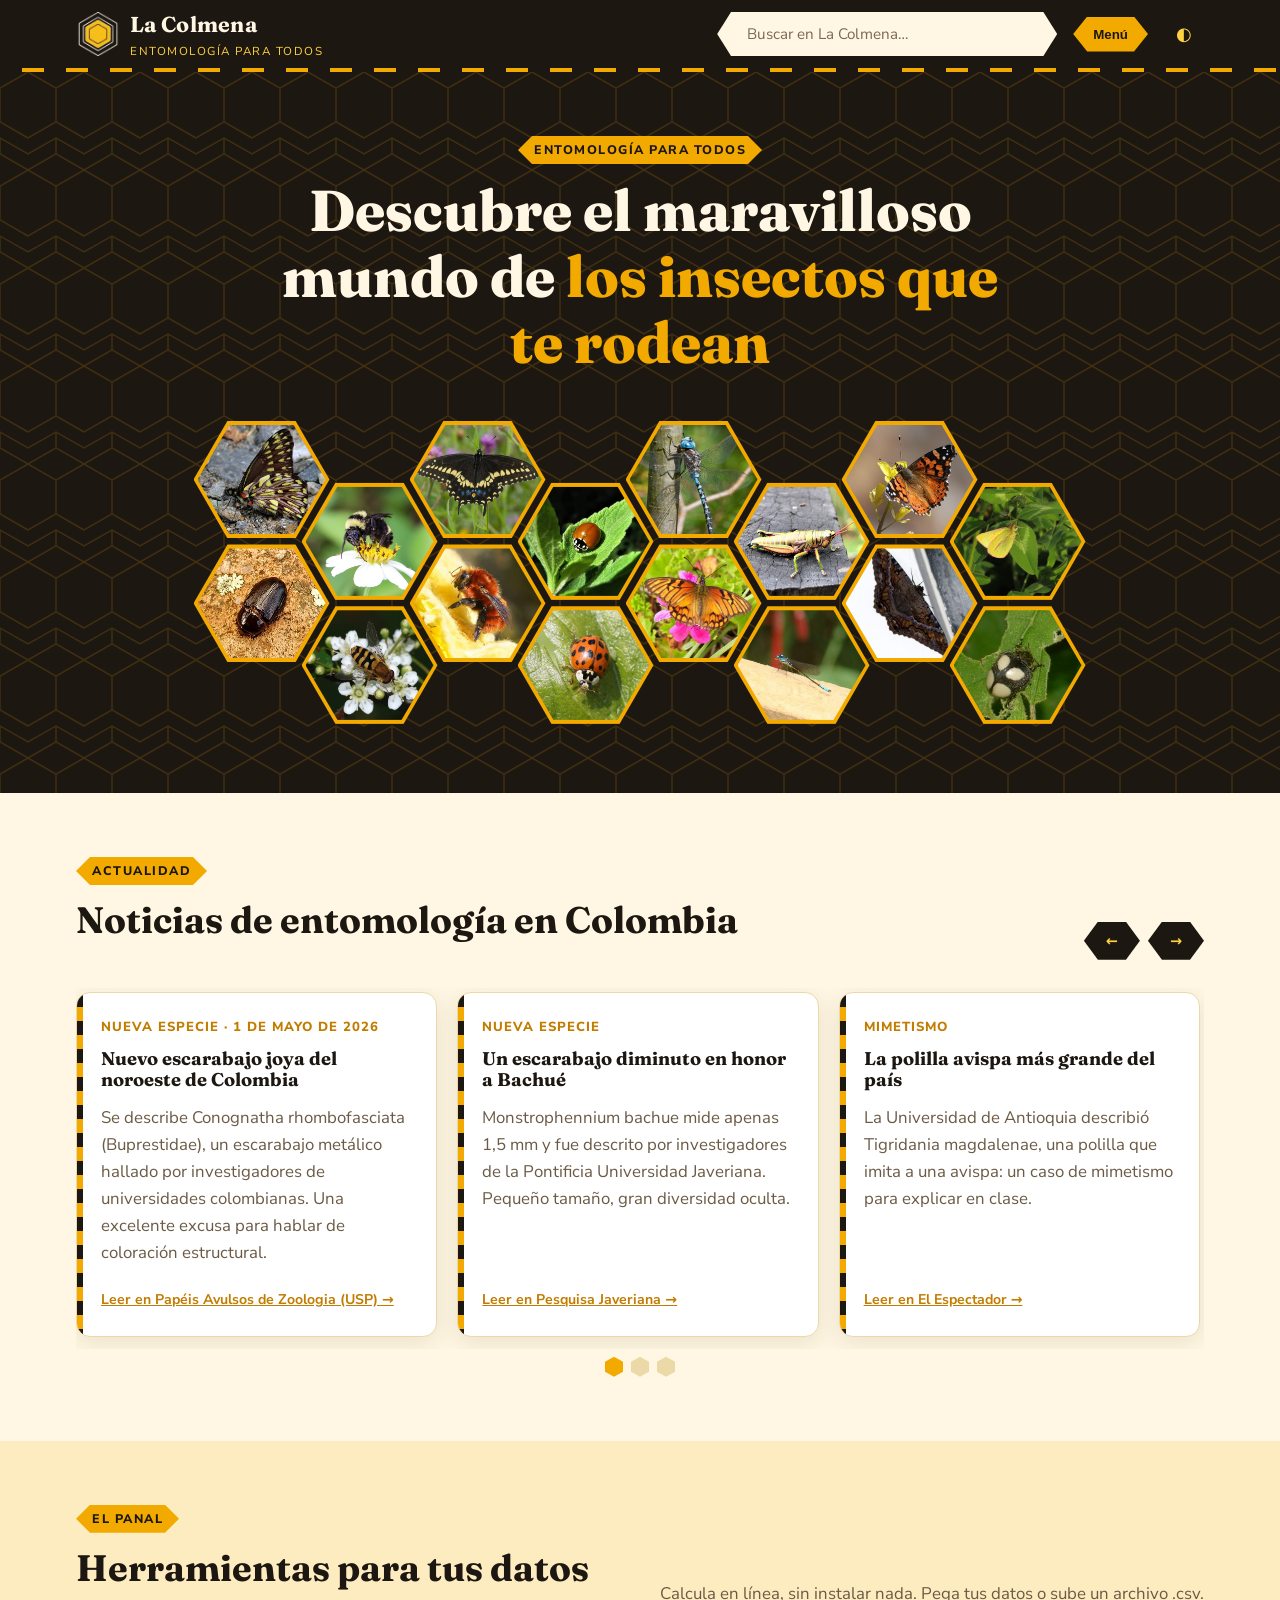
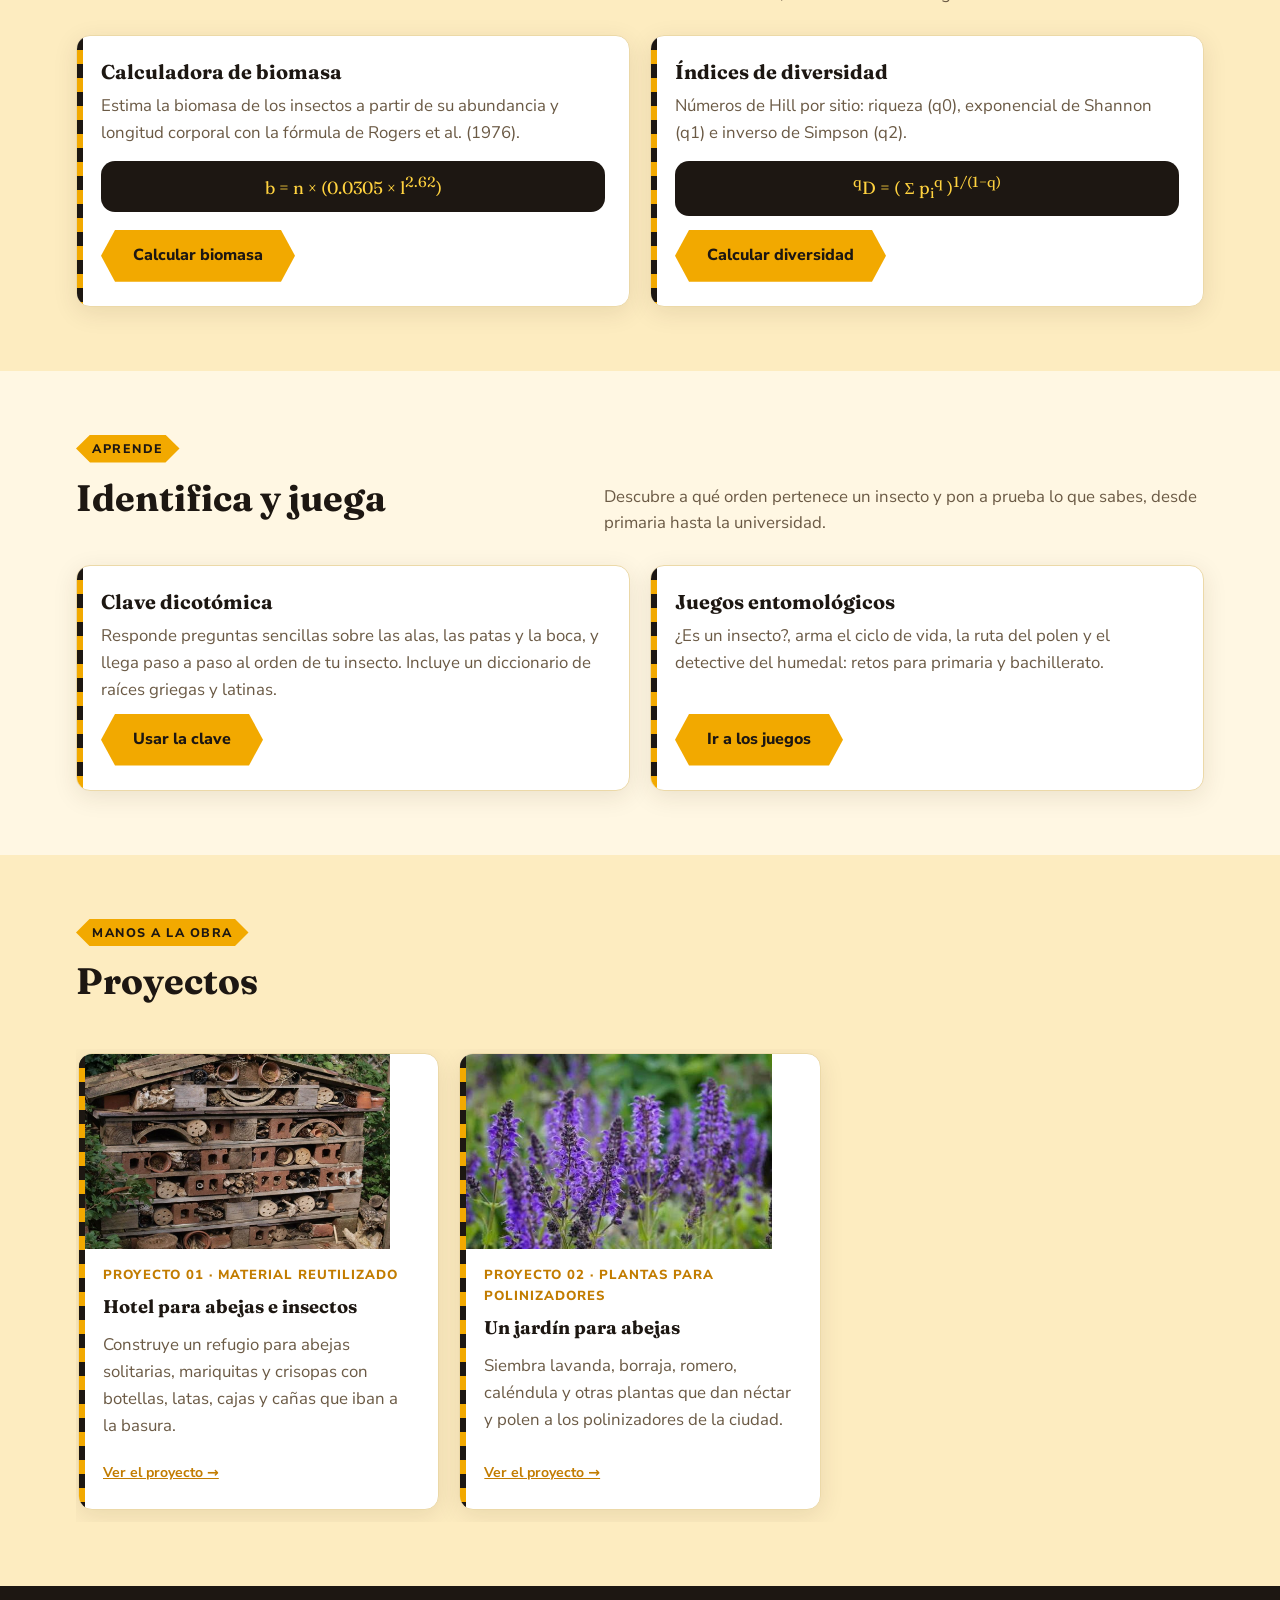
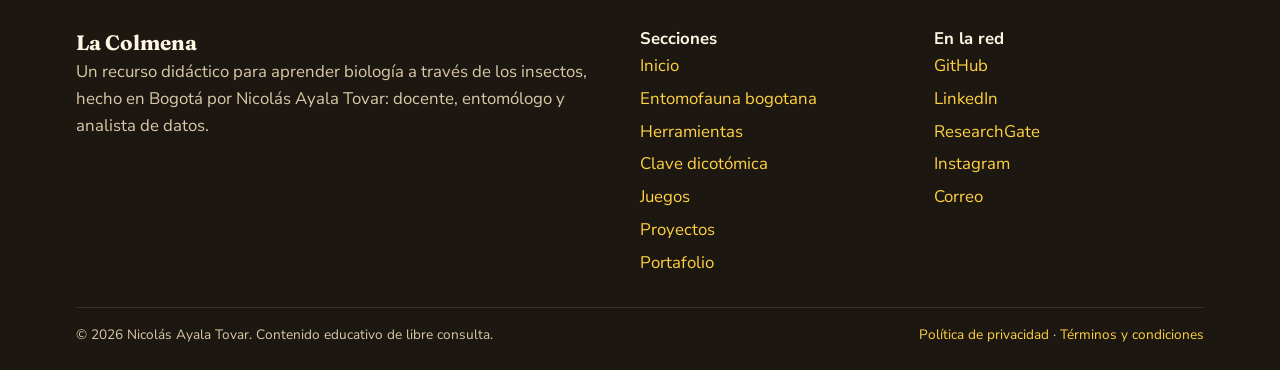
==== commit 669490eb: "Agrega herramientas y juegos nuevos, logo y publicación en GitHub Pages - Herramientas en carrusel: " ====
--- a/web/index.html
+++ b/web/index.html
@@ -19,7 +19,8 @@
   <link rel="preconnect" href="https://fonts.gstatic.com" crossorigin>
   <link href="https://fonts.googleapis.com/css2?family=Fraunces:opsz,wght@9..144,600;9..144,800&family=Nunito+Sans:wght@400;700;800&display=swap" rel="stylesheet">
   <link rel="stylesheet" href="css/styles.css">
-  <link rel="icon" href="img/favicon.svg" type="image/svg+xml">
+  <link rel="icon" href="img/favicon-32.png" type="image/png" sizes="32x32">
+  <link rel="apple-touch-icon" href="img/apple-touch-icon.png">
   <script type="application/ld+json">
   { "@context": "https://schema.org", "@type": "WebSite", "name": "La Colmena", "alternateName": "La Colmena · Entomología para todos",
     "url": "https://lacolmena.site/", "inLanguage": "es-CO", "author": { "@type": "Person", "name": "Nicolás Ayala Tovar" } }
@@ -65,14 +66,12 @@
         </div>
         <div class="grid grid-2">
           <article class="tarjeta herramienta">
-            <div class="hex-icon" aria-hidden="true">🧮</div>
             <h3>Calculadora de biomasa</h3>
             <p class="muted">Estima la biomasa de los insectos a partir de su abundancia y longitud corporal con la fórmula de Rogers et al. (1976).</p>
             <div class="formula formula-chica">b = n × (0.0305 × l<sup>2.62</sup>)</div>
             <a class="btn" href="herramientas.html#biomasa">Calcular biomasa</a>
           </article>
           <article class="tarjeta herramienta">
-            <div class="hex-icon" aria-hidden="true">📈</div>
             <h3>Índices de diversidad</h3>
             <p class="muted">Números de Hill por sitio: riqueza (q0), exponencial de Shannon (q1) e inverso de Simpson (q2).</p>
             <div class="formula formula-chica"><sup>q</sup>D = ( Σ p<sub>i</sub><sup>q</sup> )<sup>1/(1−q)</sup></div>
@@ -93,15 +92,13 @@
         </div>
         <div class="grid grid-2">
           <article class="tarjeta herramienta">
-            <div class="hex-icon" aria-hidden="true">🔑</div>
             <h3>Clave dicotómica</h3>
             <p class="muted">Responde preguntas sencillas sobre las alas, las patas y la boca, y llega paso a paso al orden de tu insecto. Incluye un diccionario de raíces griegas y latinas.</p>
             <a class="btn" href="clave.html">Usar la clave</a>
           </article>
           <article class="tarjeta herramienta">
-            <div class="hex-icon" aria-hidden="true">🎮</div>
             <h3>Juegos entomológicos</h3>
-            <p class="muted">¿Es un insecto?, arma el ciclo de vida, la ruta del polen y el detective del humedal: retos para primaria, bachillerato y pregrado.</p>
+            <p class="muted">¿Es un insecto?, arma el ciclo de vida, la ruta del polen y el detective del humedal: retos para primaria y bachillerato.</p>
             <a class="btn" href="juegos.html">Ir a los juegos</a>
           </article>
         </div>
@@ -136,9 +133,12 @@
     (function () {
       const slug = s => s.toLowerCase().normalize("NFD").replace(/[̀-ͯ]/g, "").replace(/[^a-z0-9]+/g, "-").replace(/(^-|-$)/g, "");
       // Elige qué especies aparecen (por nombre científico). Cambia esta lista cuando quieras.
-      const ELEGIDAS = ["Bombus atratus", "Papilio polyxenes americus", "Cycloneda sanguinea", "Rhionaeschna marchali",
-        "Agesander ruficornis", "Vanessa carye", "Syrphus sp.", "Bombus rubicundus", "Harmonia axyridis",
-        "Dione glycera", "Mesamphiagrion laterale", "Ascalapha odorata"];
+      // Dos filas de 8: la primera y la última de cada fila quedan en los extremos
+      const ELEGIDAS = [
+        "Catasticta semiramis", "Bombus atratus", "Papilio polyxenes americus", "Cycloneda sanguinea", "Rhionaeschna marchali",
+        "Agesander ruficornis", "Vanessa carye", "Colias dimera",
+        "Ancognatha scarabaeoides", "Syrphus sp.", "Bombus rubicundus", "Harmonia axyridis",
+        "Dione glycera", "Mesamphiagrion laterale", "Ascalapha odorata", "Epilachna flavofasciata"];
       const lista = ELEGIDAS.map(c => ESPECIES.find(e => e.cientifico === c)).filter(Boolean);
       document.getElementById("collage").innerHTML = lista.map(e => `
         <a class="celda" href="entomofauna.html#${slug(e.cientifico)}" title="${e.nombre} (${e.cientifico})">
--- a/web/css/styles.css
+++ b/web/css/styles.css
@@ -86,8 +86,8 @@
 
 /* ---------- Franja de abeja (bandas negro/amarillo) ---------- */
 .franja {
-  height: 8px;
-  background: repeating-linear-gradient(90deg, var(--abeja) 0 28px, var(--miel) 28px 56px);
+  height: 4px;
+  background: repeating-linear-gradient(90deg, var(--abeja) 0 22px, var(--miel) 22px 44px);
 }
 
 /* ---------- Encabezado ---------- */
@@ -98,7 +98,7 @@
 }
 .site-header .wrap { display: flex; align-items: center; gap: 16px; min-height: 68px; }
 .marca { display: flex; align-items: center; gap: 10px; color: var(--cera); text-decoration: none; }
-.marca svg { width: 40px; height: 40px; flex: none; }
+.marca img { width: 44px; height: 44px; flex: none; display: block; }
 .marca strong { font-family: var(--font-title); font-size: 1.35rem; letter-spacing: .3px; }
 .marca span { display: block; white-space: nowrap; font-size: .72rem; color: var(--polen); text-transform: uppercase; letter-spacing: 1.5px; }
 
@@ -459,7 +459,7 @@
 
 .collage {
   /* Panal: filas con un número par de celdas (--n) para que encajen entre sí */
-  --w: clamp(84px, 11vw, 136px); --h: calc(var(--w) * .866); --g: 6px; --n: 6;
+  --w: clamp(84px, 11vw, 136px); --h: calc(var(--w) * .866); --g: 6px; --n: 8;
   display: flex; flex-wrap: wrap; justify-content: flex-start; row-gap: var(--g);
   box-sizing: border-box;
   width: calc(var(--n) * (var(--w) * .75 + var(--g)) + var(--w) * .25 - var(--g) + 1px);
@@ -567,7 +567,7 @@
 .buscador-vacio { padding: 10px; color: var(--text-muted); }
 
 /* ---------- Niveles de juegos ---------- */
-.niveles { display: grid; grid-template-columns: repeat(3, 1fr); gap: 12px; margin-bottom: 26px; }
+.niveles { display: grid; grid-template-columns: repeat(2, 1fr); gap: 12px; margin-bottom: 26px; }
 .nivel {
   display: flex; align-items: center; gap: 12px; text-align: left; cursor: pointer;
   font: inherit; color: var(--text); background: var(--surface); border: 2px solid var(--border);
@@ -773,3 +773,187 @@
 }
 .humedal-dato { color: var(--text-muted); }
 .humedal-indice { margin: 14px 0 10px; }
+
+/* ---------- Carrusel selector (juegos y proyectos) ---------- */
+.selector-barra { display: flex; align-items: center; gap: 10px; margin-bottom: 24px; }
+.selector-zona { padding-bottom: 0; }
+.selector-zona .selector-barra { margin-bottom: 0; }
+.selector-pista {
+  position: relative; flex: 1; min-width: 0; display: flex; gap: 14px; overflow-x: auto;
+  scroll-snap-type: x mandatory; scrollbar-width: none; padding: 6px 4px 10px;
+}
+.selector-pista::-webkit-scrollbar { display: none; }
+.selector-flecha { flex: none; }
+.selector-item {
+  flex: 0 0 min(270px, 80%); scroll-snap-align: start; display: flex; gap: 12px; align-items: center;
+  text-align: left; font: inherit; color: var(--text); cursor: pointer;
+  background: var(--surface); border: 2px solid var(--border); border-radius: var(--radius); padding: 12px 14px;
+  transition: border-color .2s, background .2s, box-shadow .2s;
+}
+.selector-item:hover { border-color: var(--miel); }
+.selector-item:focus-visible { outline: 3px solid var(--miel); outline-offset: 2px; }
+.selector-item[aria-selected="true"] { border-color: var(--miel); background: var(--surface-2); box-shadow: var(--shadow); }
+.selector-hex {
+  flex: none; width: 46px; height: 53px; clip-path: var(--hex-v); background: var(--surface-2);
+  display: grid; place-items: center; font-family: var(--font-title); font-weight: 800; color: var(--text);
+}
+.selector-item[aria-selected="true"] .selector-hex { background: var(--miel); color: var(--abeja); }
+.selector-texto { display: flex; flex-direction: column; gap: 2px; min-width: 0; }
+.selector-texto strong { font-family: var(--font-title); font-size: 1.08rem; line-height: 1.2; }
+.selector-texto .small { color: var(--text-muted); line-height: 1.35; }
+.selector-etiqueta { font-size: .72rem; font-weight: 800; letter-spacing: .8px; text-transform: uppercase; color: var(--miel-osc); }
+:root[data-theme="dark"] .selector-etiqueta { color: var(--polen); }
+@media (prefers-color-scheme: dark) { :root:not([data-theme="light"]) .selector-etiqueta { color: var(--polen); } }
+.selector-item.con-foto { flex-basis: min(340px, 82%); flex-direction: column; align-items: stretch; padding: 0 0 14px; overflow: hidden; }
+.selector-item.con-foto img { display: block; width: 100%; aspect-ratio: 16 / 9; object-fit: cover; }
+.selector-item.con-foto .selector-texto { padding: 4px 16px 0; }
+@media (max-width: 560px) { .selector-flecha { display: none; } }
+
+/* ---------- Juego: ¿De qué orden soy? ---------- */
+.orden-foto { width: min(100%, 240px); margin: 0 auto 18px; }
+.orden-opciones { grid-template-columns: repeat(2, 1fr); }
+@media (max-width: 480px) { .orden-opciones { grid-template-columns: 1fr; } }
+.orden-opciones .btn { flex-direction: column; gap: 0; line-height: 1.2; }
+.orden-opciones .btn .small { font-weight: 400; opacity: .85; }
+.orden-rasgo { display: block; margin: 8px 0; }
+
+/* ---------- Proyecto: fichas de plantas ---------- */
+.planta { padding-bottom: 18px; }
+.planta-origen {
+  font-size: .72rem; font-weight: 800; letter-spacing: .6px; text-transform: uppercase;
+  padding: 4px 10px; border-radius: 999px; background: var(--surface-2); color: var(--text);
+}
+.planta-origen.nativa { background: var(--hoja); color: #fff; }
+.planta-atrae { margin: 6px 0 0; }
+.planta-pie { text-align: center; margin-top: 10px; font-weight: 700; color: var(--text-muted); }
+
+/* ---------- Bloque desplegable (diccionario de la clave) ---------- */
+.desplegable { margin-top: 8px; }
+.desplegable > summary {
+  display: inline-flex; align-items: center; gap: 10px; cursor: pointer; list-style: none;
+  font-weight: 800; padding: 10px 26px; background: var(--miel); color: var(--abeja); clip-path: var(--hex-btn);
+}
+.desplegable > summary::-webkit-details-marker { display: none; }
+.desplegable > summary::after { content: "▾"; transition: transform .2s; }
+.desplegable[open] > summary::after { transform: rotate(180deg); }
+.desplegable > summary:hover { background: var(--polen); }
+.desplegable > summary:focus-visible { outline: 3px solid var(--abeja); outline-offset: 2px; }
+.desplegable[open] > .tabla-wrap { margin-top: 16px; }
+
+/* ---------- Íconos propios de los órdenes ---------- */
+.emoji-img { width: 1.5em; height: 1.5em; object-fit: contain; display: block; }
+.lamina-orden .emoji-img { width: 34px; height: 34px; }
+.clave-resultado .hex-icon .emoji-img { width: 70%; height: 70%; }
+
+/* ---------- Rarefacción y extrapolación ---------- */
+.raref-q { display: flex; flex-wrap: wrap; gap: 8px; margin: 14px 0 8px; }
+.raref-figura { margin: 0; }
+.raref-figura svg { width: 100%; height: auto; display: block; }
+.raref-ejes text { font-size: 12px; fill: var(--text-muted); font-family: inherit; }
+.raref-titulo-eje { font-weight: 700; fill: var(--text) !important; }
+.raref-grid { stroke: var(--border); stroke-width: 1; }
+.raref-eje { stroke: var(--text-muted); stroke-width: 1.2; }
+.raref-linea { fill: none; stroke: var(--c); stroke-width: 2.6; stroke-linejoin: round; }
+.raref-linea.extra { stroke-dasharray: 6 5; }
+.raref-punto { fill: var(--c); stroke: var(--surface); stroke-width: 2; }
+.raref-leyenda, .evo-leyenda { display: flex; flex-wrap: wrap; gap: 6px 18px; margin: 6px 0 4px; }
+.raref-leyenda span, .evo-leyenda span { display: inline-flex; align-items: center; gap: 6px; font-weight: 700; }
+.raref-leyenda i { width: 22px; height: 4px; border-radius: 2px; display: inline-block; }
+
+/* ---------- Calidad del agua ---------- */
+.agua-parte { margin-top: 20px; }
+.agua-parte h3 { margin-top: 0; }
+.agua-base { max-width: 560px; }
+.agua-tabla td:nth-child(2) { white-space: normal; min-width: 240px; }
+.agua-como { display: block; font-weight: 400; margin-top: 4px; max-width: 52ch; line-height: 1.35; white-space: normal; }
+.agua-extra { display: block; margin-top: 4px; font-weight: 700; }
+.agua-extra:empty { display: none; }
+.agua-tabla td:first-child { white-space: nowrap; }
+@media (max-width: 560px) { .agua-tabla td:first-child { white-space: normal; } }
+.agua-entrada { display: flex; align-items: center; gap: 6px; min-width: 150px; }
+.agua-entrada input { width: 100px; }
+.agua-tabla td { vertical-align: top; }
+.agua-resultado { margin-top: 14px; }
+.agua-indice { display: flex; align-items: center; gap: 14px; padding: 12px 16px; border-radius: var(--radius); border: 2px solid var(--c); background: var(--surface-2); }
+.agua-indice strong { display: block; }
+.agua-valor {
+  flex: none; width: 70px; height: 80px; clip-path: var(--hex-v); background: var(--c); color: #fff;
+  display: grid; place-items: center; font-family: var(--font-title); font-size: 1.6rem; font-weight: 800;
+}
+.agua-buscar { max-width: 320px; margin-bottom: 12px; }
+.agua-familias { display: grid; grid-template-columns: repeat(auto-fill, minmax(230px, 1fr)); gap: 12px; }
+.agua-grupo { border: 1px solid var(--border); border-radius: var(--radius); padding: 8px 12px 10px; margin: 0; }
+.agua-grupo legend { font-family: var(--font-title); font-weight: 800; padding: 0 6px; }
+.agua-fam { display: flex; align-items: center; gap: 8px; font-weight: 400; margin: 0; padding: 3px 4px; border-radius: 8px; cursor: pointer; }
+.agua-fam:hover { background: var(--surface-2); }
+.agua-fam span { flex: 1; }
+.agua-fam b { min-width: 26px; text-align: center; font-size: .8rem; background: var(--surface-2); border-radius: 999px; padding: 1px 6px; }
+.agua-fam input:checked ~ b { background: var(--miel); color: var(--abeja); }
+
+/* ---------- Juego: el laboratorio de las polillas ---------- */
+.evo-escena { width: 100%; height: auto; display: block; border-radius: var(--radius); margin: 8px 0 10px; touch-action: manipulation; }
+.evo-polilla { cursor: crosshair; transition: opacity .25s, transform .25s; }
+.evo-polilla.cazada { opacity: 0; }
+.evo-estado { margin: 6px 0; }
+.evo-acciones { justify-content: center; }
+.evo-opciones { margin-top: 10px; }
+.evo-preg { grid-column: 1 / -1; margin: 6px 0 0; }
+.evo-histo { display: flex; align-items: flex-end; height: 160px; gap: 6px; margin: 12px 0 4px; }
+.evo-col { display: flex; flex-direction: column; align-items: center; height: 100%; }
+.evo-col > .small { margin-top: 4px; color: var(--text-muted); text-align: center; line-height: 1.1; }
+.evo-barras { flex: 1; width: 100%; display: flex; align-items: flex-end; justify-content: center; gap: 4px; }
+.evo-barra { position: relative; width: 40%; min-height: 2px; background: var(--t); border: 2px solid var(--miel); border-radius: 6px 6px 0 0; }
+.evo-barra.ini { background: transparent; border-style: dashed; }
+.evo-barra b { position: absolute; top: -18px; left: 0; right: 0; text-align: center; font-size: .75rem; }
+.evo-leyenda { justify-content: center; }
+.evo-leyenda .evo-barra { width: 16px; height: 12px; display: inline-block; border-radius: 3px; }
+.evo-deriva { width: 100%; height: auto; display: block; margin-top: 8px; }
+.evo-deriva text { font-size: 12px; fill: var(--text-muted); font-family: inherit; }
+.evo-eje { font-weight: 700; fill: var(--text) !important; }
+.evo-grid { stroke: var(--border); }
+.evo-linea { fill: none; stroke-width: 2.2; opacity: .85; }
+.evo-linea.pequena, .evo-linea-ico.pequena { stroke: #b3401b; background: #b3401b; }
+.evo-linea.grande, .evo-linea-ico.grande { stroke: #2f6fae; background: #2f6fae; }
+.evo-linea-ico { width: 22px; height: 4px; border-radius: 2px; display: inline-block; }
+.evo-resumen { text-align: left; margin: 0 0 10px; }
+
+/* ---------- Juego: la red trófica del humedal ---------- */
+.red-figura { margin: 6px 0 10px; }
+.red-figura svg { width: 100%; height: auto; display: block; }
+.red-figura figcaption { margin-top: 6px; }
+.red-leyenda { display: flex; flex-wrap: wrap; justify-content: center; align-items: center; gap: 4px 6px; margin-bottom: 4px; font-weight: 700; }
+.red-leyenda i { width: 14px; height: 14px; border-radius: 4px; display: inline-block; margin-left: 8px; background: var(--n); }
+.nivel-1 { --n: #3f7d3a; } .nivel-2 { --n: #d9a400; } .nivel-3 { --n: #c25a1b; } .nivel-4 { --n: #2f6fae; }
+.red-flecha { stroke: var(--text-muted); stroke-width: 1.6; opacity: .7; }
+#red-punta path { fill: var(--text-muted); }
+.red-nodo rect { fill: var(--surface); stroke: var(--n); stroke-width: 3; }
+.red-nodo text { font-size: 15px; font-weight: 800; fill: var(--text); font-family: inherit; }
+.red-nodo.objetivo rect { stroke-width: 5; stroke-dasharray: 7 4; }
+.red-nodo.nuevo rect { fill: var(--surface-2); }
+.red-escala { transform-box: fill-box; transform-origin: center; transition: transform .5s; }
+.red-nodo.up .red-escala { transform: scale(1.16); }
+.red-nodo.down .red-escala { transform: scale(.82); }
+.red-nodo.down rect { opacity: .55; }
+.red-marca { opacity: 0; transition: opacity .3s; }
+.red-nodo.up .red-marca, .red-nodo.down .red-marca { opacity: 1; }
+.red-marca circle { fill: var(--hoja); }
+.red-nodo.down .red-marca circle { fill: var(--alerta); }
+.red-marca text { fill: #fff !important; font-size: 17px !important; }
+.red-kcal { font-size: 15px; font-weight: 800; fill: var(--miel-osc); paint-order: stroke; stroke: var(--surface); stroke-width: 4px; }
+.red-nodo.energia rect { fill: var(--surface-2); }
+:root[data-theme="dark"] .red-kcal { fill: var(--polen); }
+@media (prefers-color-scheme: dark) { :root:not([data-theme="light"]) .red-kcal { fill: var(--polen); } }
+.red-preg { margin: 6px 0 10px; }
+.red-concepto { font-weight: 800; color: var(--miel-osc); }
+:root[data-theme="dark"] .red-concepto { color: var(--polen); }
+@media (prefers-color-scheme: dark) { :root:not([data-theme="light"]) .red-concepto { color: var(--polen); } }
+
+/* ---------- Páginas legales ---------- */
+.texto-legal { max-width: 78ch; margin: 0 auto; }
+.texto-legal h2 { font-size: 1.35rem; margin: 32px 0 10px; }
+.texto-legal h3 { font-size: 1.1rem; margin: 22px 0 8px; }
+.texto-legal p, .texto-legal li { line-height: 1.65; }
+.texto-legal ul, .texto-legal ol { padding-left: 1.4em; }
+.texto-legal li { margin: 4px 0; }
+.texto-legal a { overflow-wrap: anywhere; }
+.texto-legal hr { border: 0; border-top: 1px solid var(--border); margin: 30px 0 18px; }
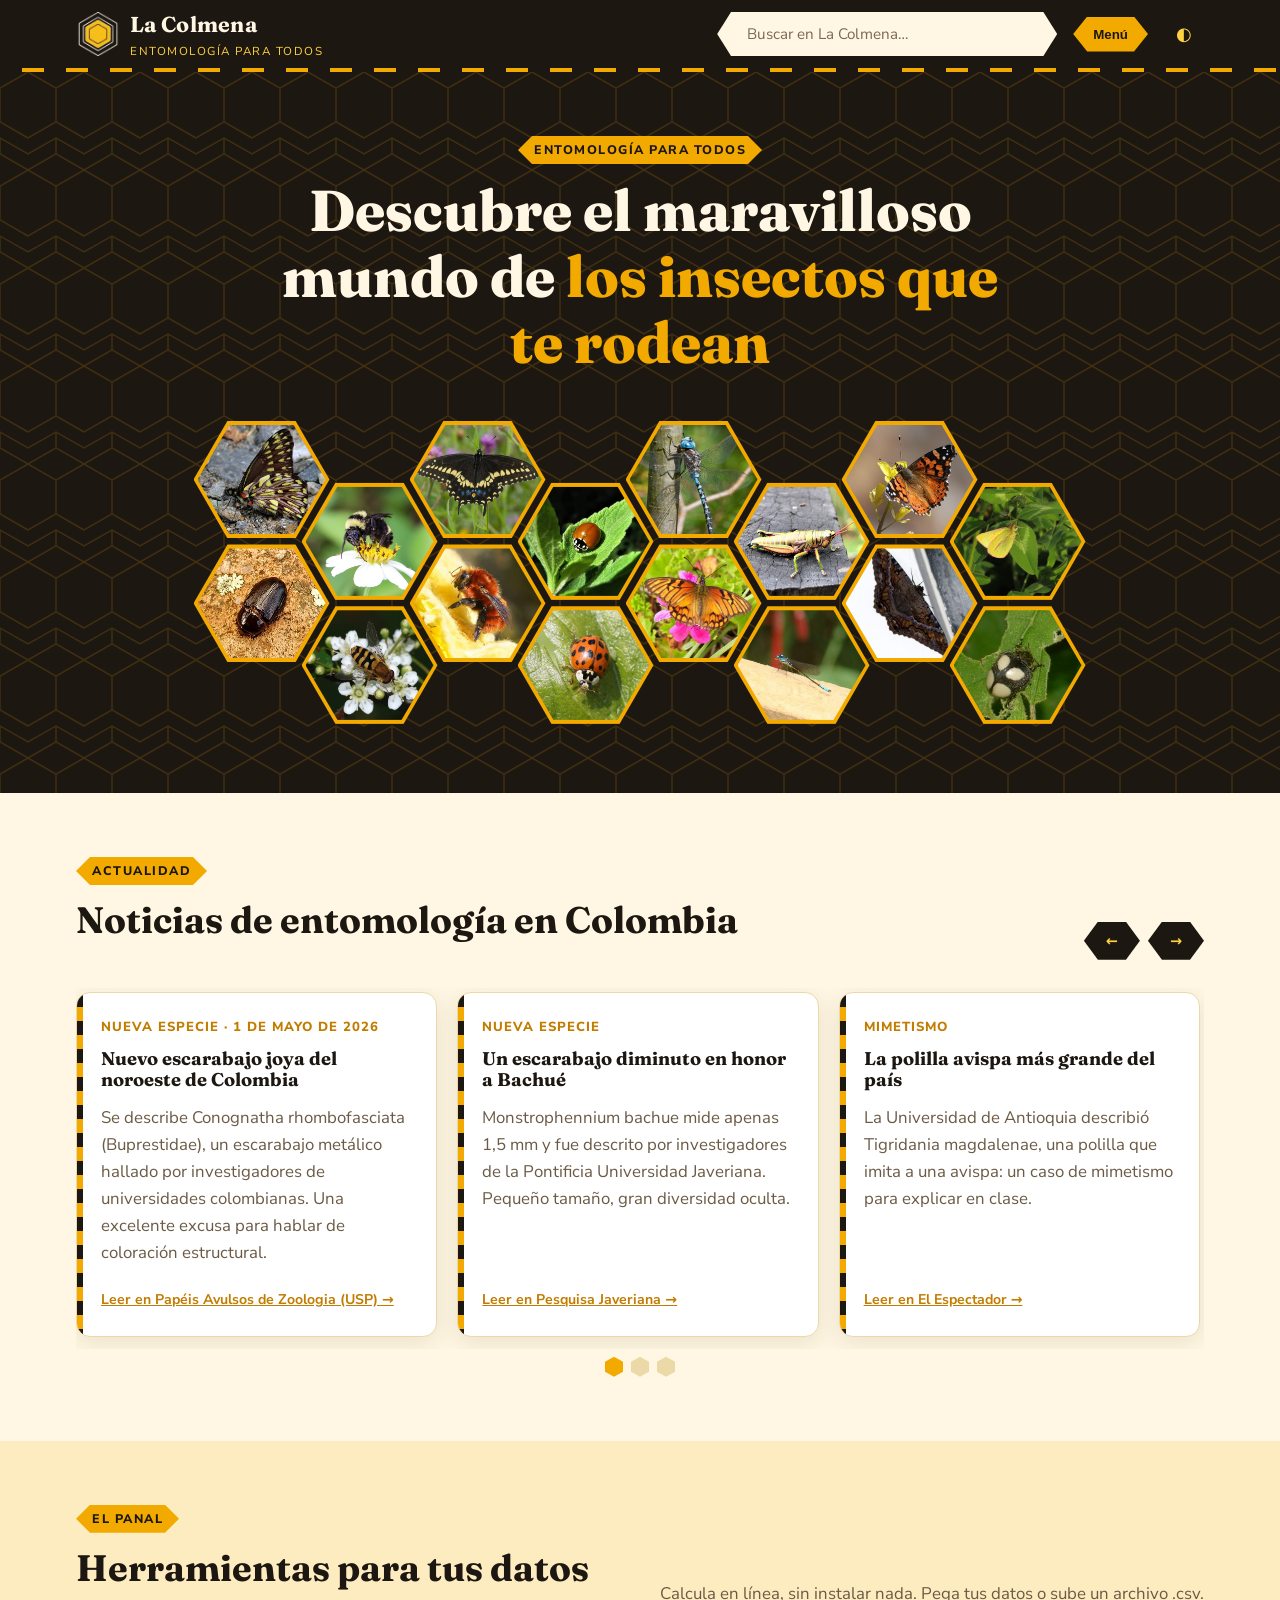
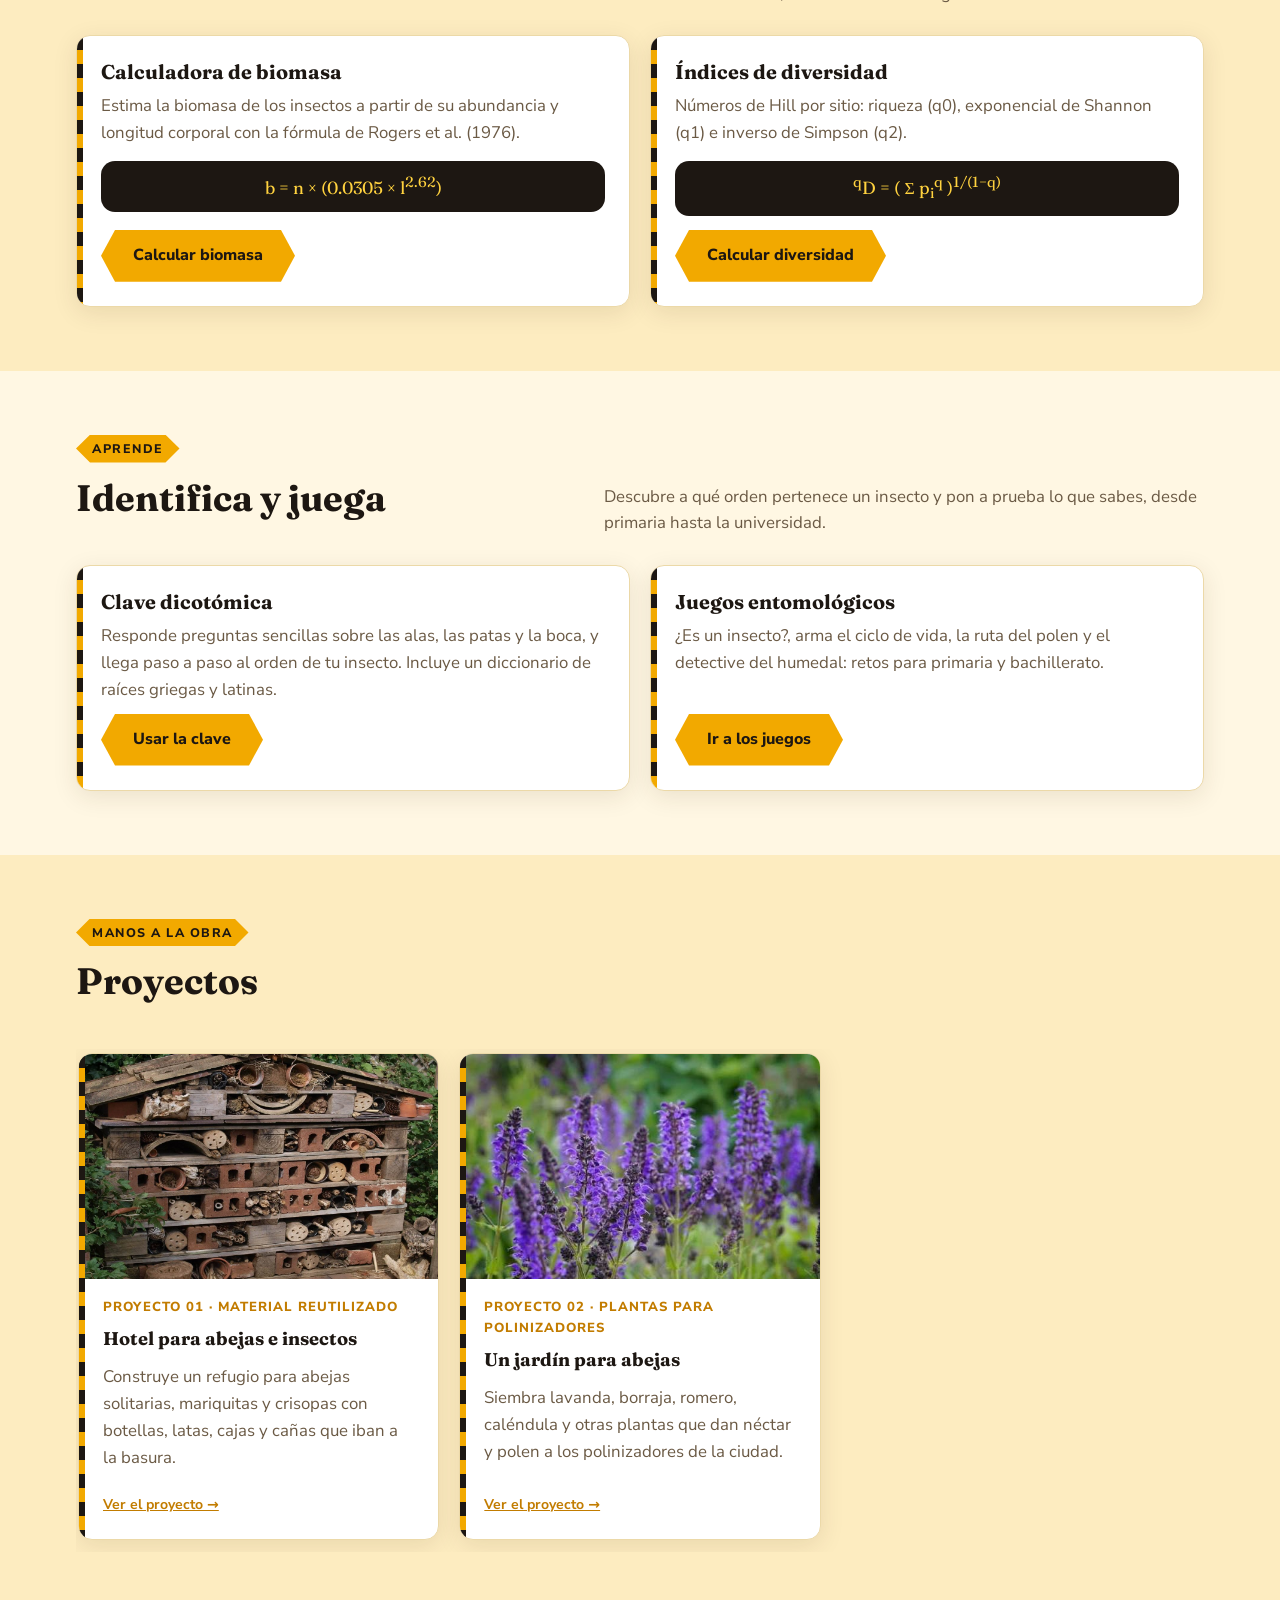
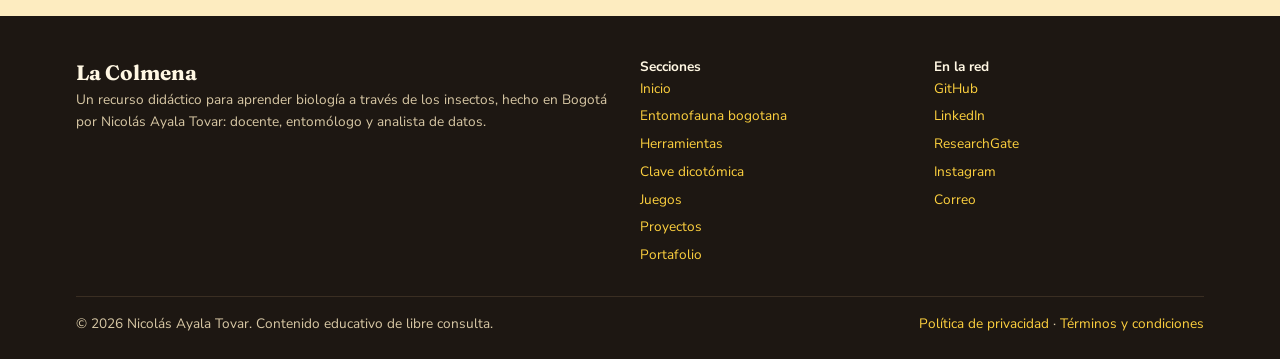
==== commit e0040cf2: "Aplica el feedback: footer, proyectos del inicio, textos a todo el ancho y publicaciones en pedagogí" ====
--- a/web/index.html
+++ b/web/index.html
@@ -216,7 +216,7 @@
 
     carrusel(document.getElementById("proyectos").closest("section"), PROYECTOS.map((p, i) => `
         <article class="tarjeta noticia proyecto-diapositiva diapositiva" aria-roledescription="diapositiva" aria-label="${i + 1} de ${PROYECTOS.length}">
-          <img src="${encodeURI(p.foto)}" alt="${p.titulo}" loading="lazy" decoding="async">
+          <a class="proyecto-foto" href="${p.url}" tabindex="-1" aria-hidden="true"><img src="${encodeURI(p.foto)}" alt="" loading="lazy" decoding="async"></a>
           <span class="meta">${p.etiqueta}</span>
           <h3>${p.titulo}</h3>
           <p>${p.resumen}</p>
--- a/web/css/styles.css
+++ b/web/css/styles.css
@@ -166,7 +166,7 @@
 .heroe { padding: 72px 0 80px; position: relative; overflow: hidden; }
 .heroe .wrap { display: grid; grid-template-columns: 1.3fr 1fr; gap: 40px; align-items: center; }
 .heroe h1 em { font-style: normal; color: var(--miel); }
-.heroe p.lead { font-size: 1.2rem; color: #f3e4c2; max-width: 56ch; }
+.heroe p.lead { font-size: 1.2rem; color: #f3e4c2; max-width: none; }
 .heroe .acciones { display: flex; gap: 12px; flex-wrap: wrap; margin-top: 24px; }
 .heroe-mini { padding: 48px 0 52px; }
 .heroe-mini .wrap { display: block; }
@@ -316,7 +316,7 @@
 .aviso-tienda { display: flex; gap: 12px; flex-wrap: wrap; justify-content: center; margin-top: 18px; }
 
 /* ---------- Pie ---------- */
-.site-footer { background: var(--abeja); color: #d9c9a6; padding: 40px 0 24px; margin-top: 0; }
+.site-footer { background: var(--abeja); color: #d9c9a6; padding: 40px 0 24px; margin-top: 0; font-size: .85rem; }
 .site-footer .wrap { display: grid; grid-template-columns: 2fr 1fr 1fr; gap: 24px; }
 .site-footer a { color: var(--polen); text-decoration: none; }
 .site-footer a:hover { text-decoration: underline; }
@@ -957,3 +957,18 @@
 .texto-legal li { margin: 4px 0; }
 .texto-legal a { overflow-wrap: anywhere; }
 .texto-legal hr { border: 0; border-top: 1px solid var(--border); margin: 30px 0 18px; }
+
+/* ---------- Descripción de sección a todo el ancho (herramientas, diccionario) ---------- */
+.titulo-ancho p { max-width: none; flex: 1 1 100%; }
+
+/* ---------- Carrusel de proyectos del inicio: imagen de borde a borde y enlazada ---------- */
+.proyecto-diapositiva { padding: 0 0 22px; }
+.proyecto-diapositiva > :not(.proyecto-foto) { margin-left: 24px; margin-right: 24px; }
+.proyecto-foto { display: block; margin: 0 0 12px; overflow: hidden; }
+.proyecto-diapositiva .proyecto-foto img { display: block; width: 100%; margin: 0; aspect-ratio: 16 / 10; object-fit: cover; transition: transform .4s; }
+.proyecto-foto:hover img, .proyecto-foto:focus-visible img { transform: scale(1.05); }
+.proyecto-foto:focus-visible { outline: 3px solid var(--miel); outline-offset: -3px; }
+
+/* ---------- Herramienta 01: guía de formato debajo de "¿Cómo funciona?" ---------- */
+.calc-col { display: grid; gap: 24px; align-content: start; }
+.calc-col .guia { margin-top: 0; }
